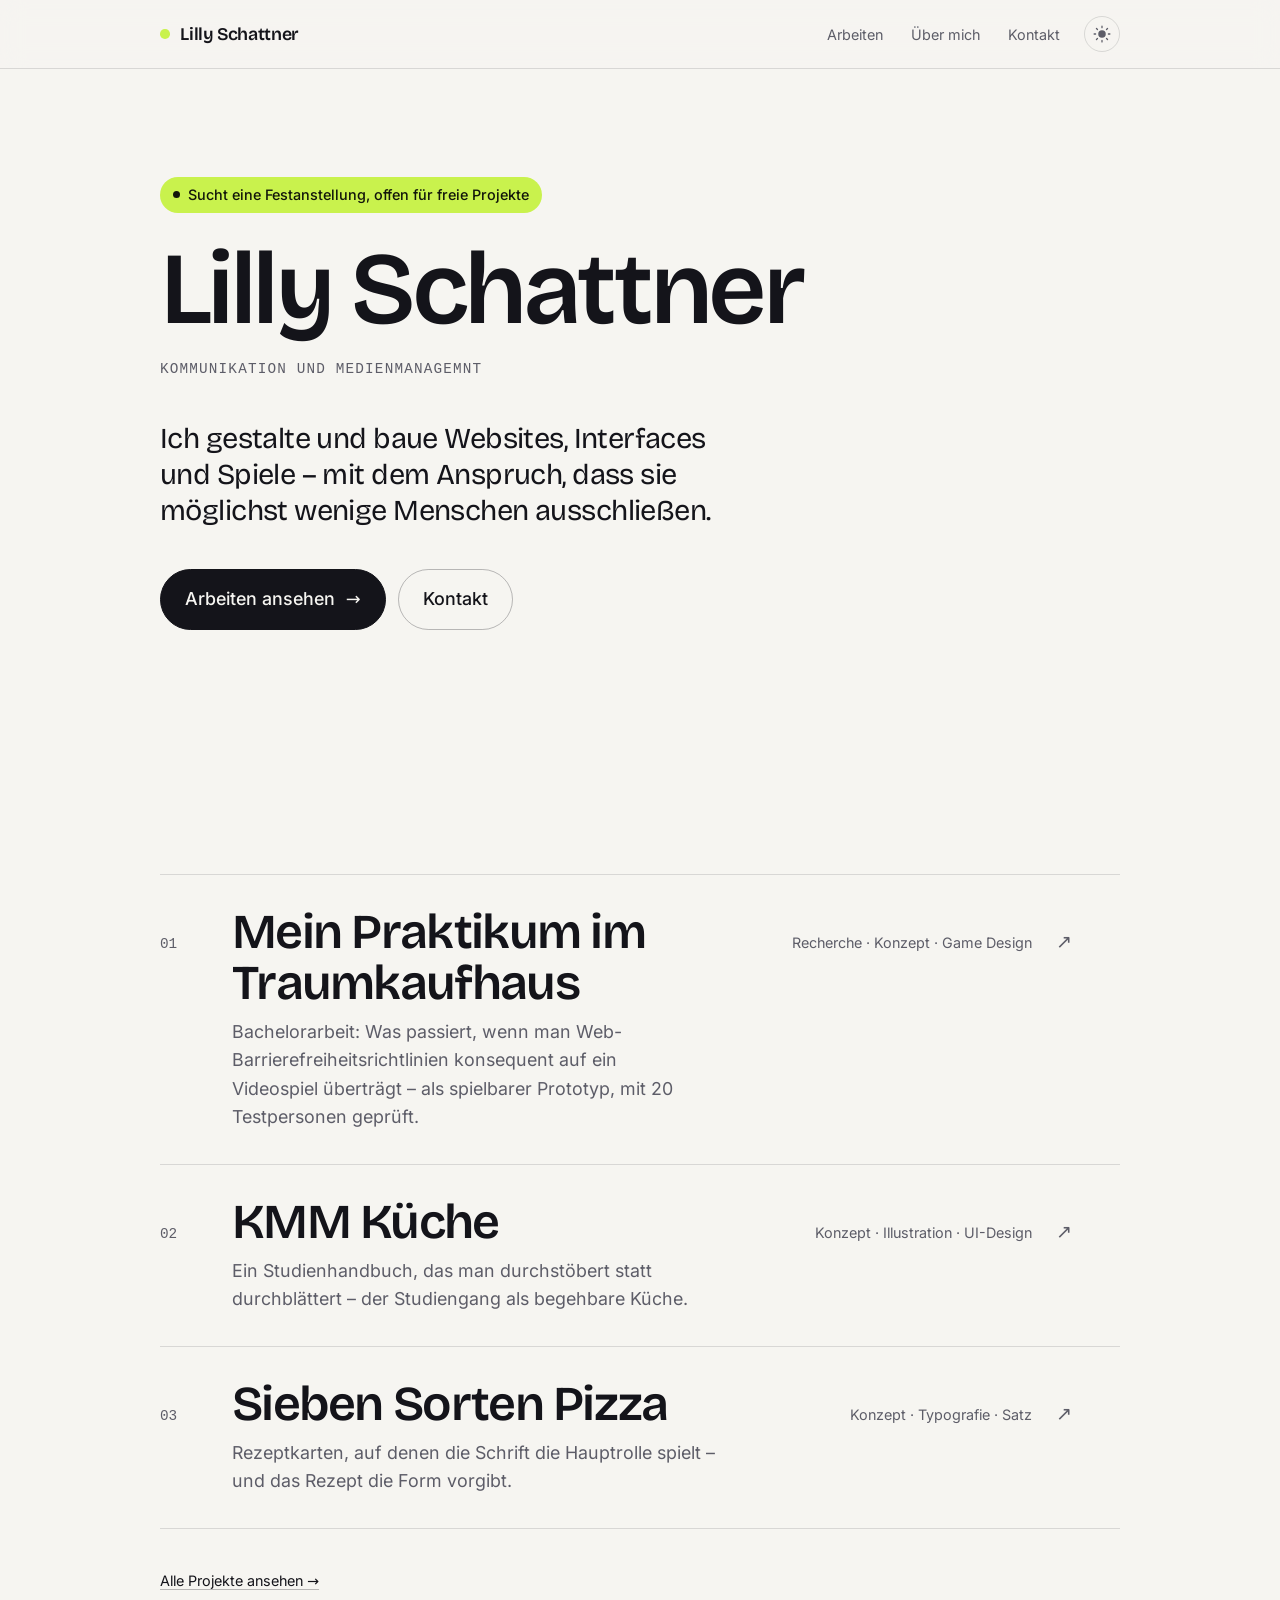
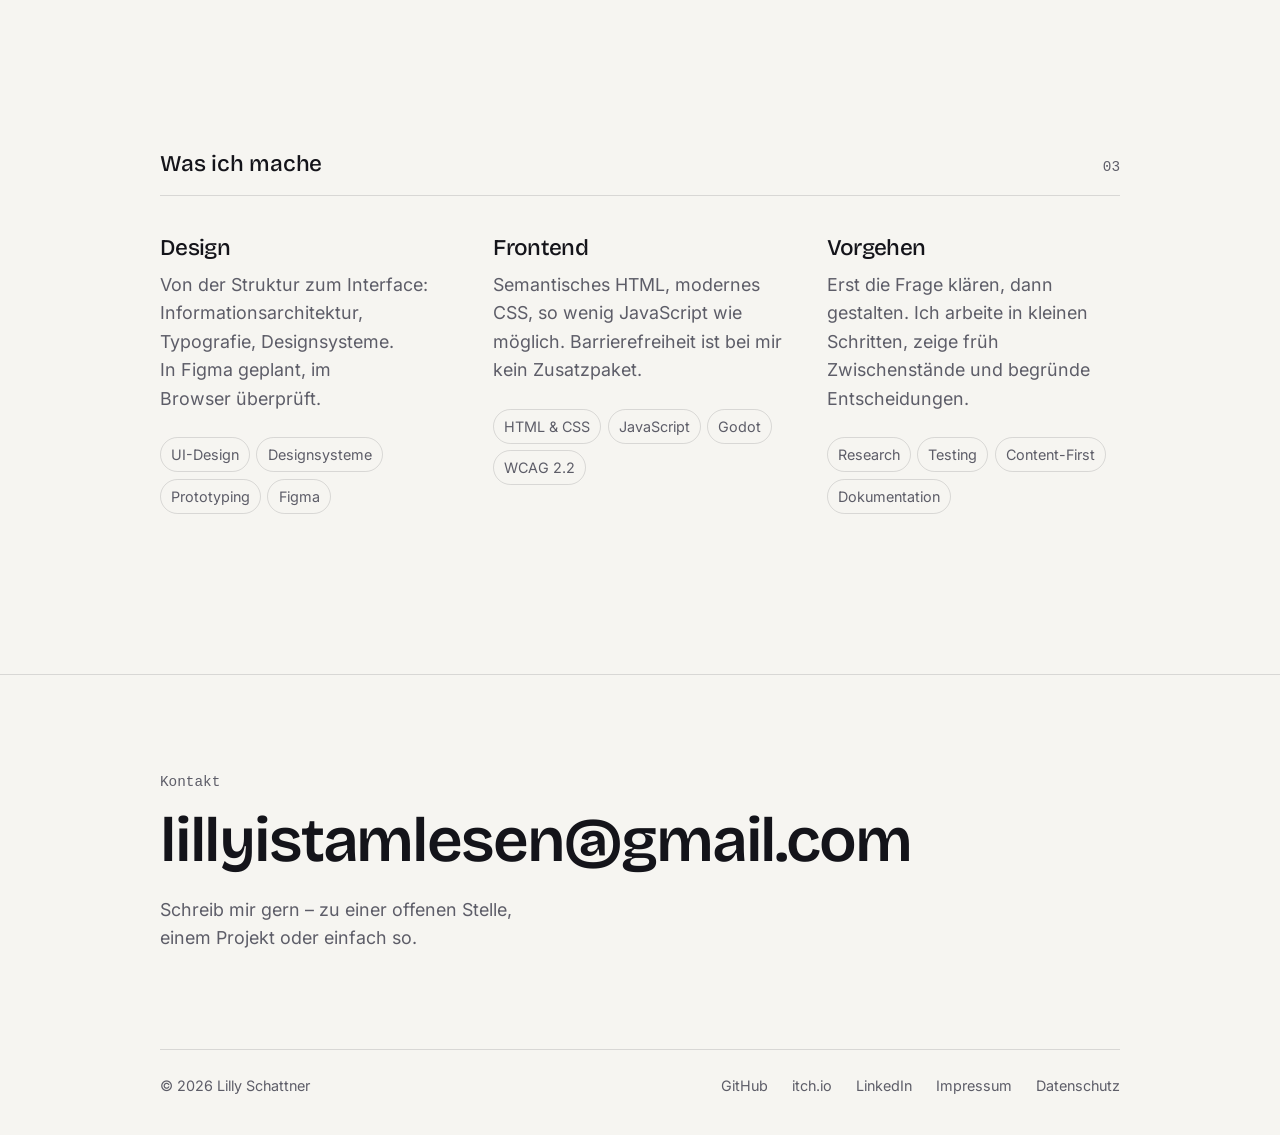
==== index.html @ 3ca9b147 "Update index.html" ====
<!doctype html>
<html lang="de">
  <head>
    <meta charset="utf-8">
    <meta name="viewport" content="width=device-width, initial-scale=1">
    <title>Lilly Schattner </title>
    <meta name="description" content="Portfolio von Lilly Schattner, Schwerpunkt auf verständlicher und barrierearmer Gestaltung.">

    <link rel="icon" href="favicon.svg" type="image/svg+xml">
    <meta name="theme-color" content="#f6f5f1" media="(prefers-color-scheme: light)">
    <meta name="theme-color" content="#0b0b0e" media="(prefers-color-scheme: dark)">

    <!-- Vorschau in Slack, WhatsApp, LinkedIn ... -->
    <meta property="og:type" content="website">
    <meta property="og:locale" content="de_DE">
    <meta property="og:site_name" content="Lilly Schattner">
    <meta property="og:title" content="Lilly Schattner – Kommunikation und Medienmanagement">
    <meta property="og:description" content="Portfolio von Lilly Schattner – Schwerpunkt auf verständlicher und barrierearmer Gestaltung.">
    <meta property="og:image" content="https://deine-domain.de/bilder/og-default.png">
    <meta name="twitter:card" content="summary_large_image">

    <link rel="stylesheet" href="css/style.css">

    <!-- Farbschema VOR dem ersten Zeichnen setzen, sonst blitzt kurz das falsche auf. Deshalb hier inline und nicht in script.js. -->
    
    <script>
      (function () {
        try {
          var g = localStorage.getItem('theme');
          var s = window.matchMedia('(prefers-color-scheme: dark)').matches
            ? 'dark' : 'light';
          document.documentElement.dataset.theme = g || s;
        } catch (e) {
          document.documentElement.dataset.theme = 'light';
        }
      })();
    </script>
  </head>

  <body>
    <a class="skip-link" href="#inhalt">Zum Inhalt springen</a>

    <header class="site-header">
      <div class="wrap site-header__inner">
        <a href="index.html" class="marke" aria-label="Lilly Schattner – zur Startseite">
          <span class="marke__punkt" aria-hidden="true"></span>
          <span class="marke__name">Lilly Schattner</span>
        </a>

        <nav aria-label="Hauptnavigation">
          <ul>
          <li><a href="projekte/index.html">Arbeiten</a></li>
          <li><a href="ueber-mich.html">Über mich</a></li>
          <li><a href="kontakt.html">Kontakt</a></li>
          </ul>
        </nav>

        <button class="theme-toggle" type="button" aria-label="Farbschema wechseln" aria-pressed="false">
          <svg viewBox="0 0 24 24" width="18" height="18" aria-hidden="true">
            <circle class="sonne" cx="12" cy="12" r="5" fill="currentColor"></circle>
            <path class="mond" d="M20 13.5A8 8 0 0 1 10.5 4a8 8 0 1 0 9.5 9.5Z" fill="currentColor"></path>
            <g class="strahlen" stroke="currentColor" stroke-width="1.7" stroke-linecap="round">
              <path d="M12 1.5v2M12 20.5v2M22.5 12h-2M3.5 12h-2M19.4 4.6l-1.4 1.4M6 18l-1.4 1.4M19.4 19.4 18 18M6 6 4.6 4.6"></path>
            </g>
          </svg>
        </button>
      </div>
    </header>

    <main id="inhalt">
      <section class="hero">
        <div class="wrap">
          <p class="hero__status" data-reveal>
            <span class="chip chip--accent"><span class="chip__dot"></span>Sucht eine Festanstellung, offen für freie Projekte</span>
          </p>

          <h1 class="hero__name" data-reveal style="--reveal-delay:80ms">Lilly Schattner</h1>

          <p class="hero__rolle" data-reveal style="--reveal-delay:160ms">Kommunikation und Medienmanagemnt</p>

          <p class="hero__claim" data-reveal style="--reveal-delay:240ms">Ich gestalte und baue Websites, Interfaces und Spiele – mit dem Anspruch, dass sie möglichst wenige Menschen ausschließen.</p>

          <p class="hero__aktionen" data-reveal style="--reveal-delay:320ms">
            <a class="btn" href="projekte/index.html">
              Arbeiten ansehen <span class="btn__pfeil" aria-hidden="true">→</span>
            </a>
            <a class="btn btn--ghost" href="kontakt.html">Kontakt</a>
          </p>
        </div>
      </section>

      <section class="wrap block">
        <div class="abschnitt-titel" data-reveal>
          <h2>Ausgewählte Arbeiten</h2>
          <span>03</span>
        </div>

      <ol class="liste" data-projektliste>
        <li class="zeile" data-reveal style="--reveal-delay:0ms">
          <a class="zeile__link" href="projekte/traumkaufhaus.html">
            <span class="zeile__nr">01</span>
            <span class="zeile__haupt">
              <span class="zeile__titel">Mein Praktikum im Traumkaufhaus</span>
              <span class="zeile__kurz">Bachelorarbeit: Was passiert, wenn man Web-Barrierefreiheitsrichtlinien konsequent auf ein Videospiel überträgt – als spielbarer Prototyp, mit 20 Testpersonen geprüft.</span>
            </span>
            <span class="zeile__meta">Recherche · Konzept · Game Design</span>
            <span class="zeile__pfeil" aria-hidden="true">↗</span>
          </a>
          <div class="zeile__bild">
            <img src="bilder/projekte/traumkaufhaus.jpg"
                 alt="Spielszene im Pixel-Stil: oben die dauerhaft sichtbare Questanzeige mit Fortschritt, unten ein Dialogkasten mit Sprecherangabe"
                 width="1600" height="1200" loading="eager" decoding="async">
          </div>
        </li>
        <li class="zeile" data-reveal style="--reveal-delay:70ms">
          <a class="zeile__link" href="projekte/kmm-kueche.html">
            <span class="zeile__nr">02</span>
            <span class="zeile__haupt">
              <span class="zeile__titel">KMM Küche</span>
              <span class="zeile__kurz">Ein Studienhandbuch, das man durchstöbert statt durchblättert – der Studiengang als begehbare Küche.</span>
            </span>
            <span class="zeile__meta">Konzept · Illustration · UI-Design</span>
            <span class="zeile__pfeil" aria-hidden="true">↗</span>
          </a>
          <div class="zeile__bild">
            <img src="bilder/projekte/kmm-kueche.jpg"
                 alt="Gezeichnete Küche als Website-Oberfläche, darüber ein geöffnetes Fenster mit Modulinhalten"
                 width="1600" height="1200" loading="lazy" decoding="async">
          </div>
        </li>
        <li class="zeile" data-reveal style="--reveal-delay:140ms">
          <a class="zeile__link" href="projekte/typografie-pizza.html">
            <span class="zeile__nr">03</span>
            <span class="zeile__haupt">
              <span class="zeile__titel">Sieben Sorten Pizza</span>
              <span class="zeile__kurz">Rezeptkarten, auf denen die Schrift die Hauptrolle spielt – und das Rezept die Form vorgibt.</span>
            </span>
            <span class="zeile__meta">Konzept · Typografie · Satz</span>
            <span class="zeile__pfeil" aria-hidden="true">↗</span>
          </a>
          <div class="zeile__bild">
            <img src="bilder/projekte/typografie-pizza.jpg"
                 alt="Rezeptkarte „Pizza Prosciutto“: oben ein Farbfeld mit dem im Kreis gesetzten Titel, unten die Zutaten als Pizzaform gesetzt"
                 width="1600" height="1200" loading="lazy" decoding="async">
          </div>
        </li>
      </ol>

        <p class="mehr" data-reveal><a href="projekte/index.html">Alle Projekte ansehen →</a></p>
      </section>

      <section class="wrap block">
        <div class="abschnitt-titel" data-reveal>
          <h2>Was ich mache</h2>
          <span>03</span>
        </div>

        <div class="koennen">
          <article class="feld" data-reveal style="--reveal-delay:0ms">
            <h3>Design</h3>
            <p>Von der Struktur zum Interface: Informationsarchitektur, Typografie, Designsysteme. In Figma geplant, im Browser überprüft.</p>
            <ul><li>UI-Design</li><li>Designsysteme</li><li>Prototyping</li><li>Figma</li></ul>
          </article>
          <article class="feld" data-reveal style="--reveal-delay:90ms">
            <h3>Frontend</h3>
            <p>Semantisches HTML, modernes CSS, so wenig JavaScript wie möglich. Barrierefreiheit ist bei mir kein Zusatzpaket.</p>
            <ul><li>HTML & CSS</li><li>JavaScript</li><li>Godot</li><li>WCAG 2.2</li></ul>
          </article>
          <article class="feld" data-reveal style="--reveal-delay:180ms">
            <h3>Vorgehen</h3>
            <p>Erst die Frage klären, dann gestalten. Ich arbeite in kleinen Schritten, zeige früh Zwischenstände und begründe Entscheidungen.</p>
            <ul><li>Research</li><li>Testing</li><li>Content-First</li><li>Dokumentation</li></ul>
          </article>
        </div>
      </section>
    </main>

    <footer class="site-footer">
      <div class="wrap">
        <div class="cta" data-reveal>
          <p class="cta__label">Kontakt</p>
          <a class="cta__mail" href="mailto:lillyistamlesen@gmail.com">lillyistamlesen@gmail.com</a>
          <p class="cta__text">
            Schreib mir gern – zu einer offenen Stelle, einem Projekt oder einfach so.
          </p>
        </div>

        <div class="unten">
          <p>© 2026 Lilly Schattner</p>
          <nav aria-label="Rechtliches und Profile">
            <ul>
            <li><a href="https://github.com/lost-npc" rel="me noopener" target="_blank">GitHub<span class="sr-only"> (öffnet in neuem Tab)</span></a></li>
            <li><a href="https://lost-npc.itch.io" rel="me noopener" target="_blank">itch.io<span class="sr-only"> (öffnet in neuem Tab)</span></a></li>
            <li><a href="www.linkedin.com/in/lilly-schattner-aa8631340" rel="me noopener" target="_blank">LinkedIn<span class="sr-only"> (öffnet in neuem Tab)</span></a></li>
              <li><a href="impressum.html">Impressum</a></li>
              <li><a href="datenschutz.html">Datenschutz</a></li>
            </ul>
          </nav>
        </div>
      </div>
    </footer>

    <script src="js/script.js"></script>
  </body>
</html>
---- css/style.css ----
/* ==========================================================================
   PORTFOLIO LILLY SCHATTNER
   Eine einzige Stylesheet-Datei, in Abschnitte geteilt:

     1  Schriften
     2  Design-Tokens      ← hier änderst du Farben, Größen, Abstände
     3  Reset und Basis
     4  Layout-Hilfen
     5  Bausteine          (Buttons, Chips, Abschnittstitel)
     6  Kopf- und Fußzeile
     7  Startseite
     8  Projektliste
     9  Projektseite
    10  Über mich, Kontakt, Fehlerseite
    11  Bewegung und Druck

   Regel: Farbwerte und Größen stehen ausschließlich in Abschnitt 2.
   Wer weiter unten einen Hex-Wert einträgt, bricht das System.
   ========================================================================== */


/* ==========================================================================
   1  SCHRIFTEN
   Lokal ausgeliefert, nicht über das Google-Fonts-CDN. Das ist kein Detail:
   Beim Einbinden über Google werden IP-Adressen der Besucher in die USA
   übertragen – dafür gab es Abmahnungen.
   ========================================================================== */

@font-face {
  font-family: 'Bricolage Grotesque';
  font-style: normal;
  font-display: swap;
  font-weight: 200 800;
  src: url('../fonts/bricolage-grotesque-latin-wght-normal.woff2') format('woff2-variations');
  unicode-range: U+0000-00FF, U+0131, U+0152-0153, U+02BB-02BC, U+02C6, U+02DA,
    U+02DC, U+0304, U+0308, U+0329, U+2000-206F, U+20AC, U+2122, U+2191,
    U+2193, U+2212, U+2215, U+FEFF, U+FFFD;
}

@font-face {
  font-family: 'Bricolage Grotesque';
  font-style: normal;
  font-display: swap;
  font-weight: 200 800;
  src: url('../fonts/bricolage-grotesque-latin-ext-wght-normal.woff2') format('woff2-variations');
  unicode-range: U+0100-02BA, U+02BD-02C5, U+02C7-02CC, U+02CE-02D7,
    U+02DD-02FF, U+0304, U+0308, U+0329, U+1D00-1DBF, U+1E00-1E9F,
    U+1EF2-1EFF, U+2020, U+20A0-20AB, U+20AD-20C0, U+2113, U+2C60-2C7F,
    U+A720-A7FF;
}

@font-face {
  font-family: 'Inter';
  font-style: normal;
  font-display: swap;
  font-weight: 100 900;
  src: url('../fonts/inter-latin-wght-normal.woff2') format('woff2-variations');
  unicode-range: U+0000-00FF, U+0131, U+0152-0153, U+02BB-02BC, U+02C6, U+02DA,
    U+02DC, U+0304, U+0308, U+0329, U+2000-206F, U+20AC, U+2122, U+2191,
    U+2193, U+2212, U+2215, U+FEFF, U+FFFD;
}

@font-face {
  font-family: 'Inter';
  font-style: normal;
  font-display: swap;
  font-weight: 100 900;
  src: url('../fonts/inter-latin-ext-wght-normal.woff2') format('woff2-variations');
  unicode-range: U+0100-02BA, U+02BD-02C5, U+02C7-02CC, U+02CE-02D7,
    U+02DD-02FF, U+0304, U+0308, U+0329, U+1D00-1DBF, U+1E00-1E9F,
    U+1EF2-1EFF, U+2020, U+20A0-20AB, U+20AD-20C0, U+2113, U+2C60-2C7F,
    U+A720-A7FF;
}


/* ==========================================================================
   2  DESIGN-TOKENS
   ========================================================================== */

:root {
  /* --- Schriftfamilien --- */
  --font-display: 'Bricolage Grotesque', 'Inter', system-ui, sans-serif;
  --font-body: 'Inter', system-ui, -apple-system, sans-serif;
  --font-mono: ui-monospace, 'SFMono-Regular', 'Menlo', monospace;

  /* --- Schriftgrößen ---
     Fluid: skaliert stufenlos zwischen kleinem und großem Fenster.
     Deshalb braucht die Seite fast keine Media Queries. */
  --step--1: clamp(0.83rem, 0.81rem + 0.11vw, 0.9rem);
  --step-0: clamp(1rem, 0.96rem + 0.19vw, 1.125rem);
  --step-1: clamp(1.2rem, 1.13rem + 0.35vw, 1.44rem);
  --step-2: clamp(1.44rem, 1.31rem + 0.62vw, 1.85rem);
  --step-3: clamp(1.73rem, 1.51rem + 1.05vw, 2.37rem);
  --step-4: clamp(2.07rem, 1.72rem + 1.72vw, 3.04rem);
  --step-5: clamp(2.49rem, 1.93rem + 2.72vw, 3.89rem);
  --step-6: clamp(2.99rem, 2.13rem + 4.19vw, 4.98rem);
  --step-7: clamp(3.58rem, 2.29rem + 6.31vw, 6.38rem);

  /* --- Abstände --- */
  --space-2xs: 0.5rem;
  --space-xs: 0.75rem;
  --space-s: 1rem;
  --space-m: 1.5rem;
  --space-l: 2.5rem;
  --space-xl: 4rem;
  --space-2xl: 6rem;
  --space-3xl: clamp(5rem, 3rem + 9vw, 10rem);

  /* --- Layout --- */
  --breite-inhalt: 68rem;
  --breite-text: 38rem;
  --rand: clamp(1.25rem, 5vw, 4rem);
  --radius: 14px;
  --radius-s: 8px;

  /* --- Bewegung --- */
  --ease: cubic-bezier(0.22, 1, 0.36, 1);

  /* --- Farben: HELL --- */
  color-scheme: light;
  --bg: #f6f5f1;
  --bg-elev: #ffffff;
  --text: #14141a;
  --text-muted: #5d5d68;
  --line: rgb(20 20 26 / 0.13);
  --line-stark: rgb(20 20 26 / 0.28);
  --accent: #c9f24d;
  --accent-ink: #12160a;
  --accent-text: #4a6b00; /* Akzent für Fließtext – helles Lime hat auf
                             hellem Grund zu wenig Kontrast */
  --focus: #2f4bff;
  --schatten: 0 1px 2px rgb(20 20 26 / 0.05), 0 12px 32px -12px rgb(20 20 26 / 0.18);
}

/* --- Farben: DUNKEL ---
   Greift, wenn das System auf Dunkel steht und nichts anderes gewählt wurde. */
@media (prefers-color-scheme: dark) {
  :root:not([data-theme='light']) {
    color-scheme: dark;
    --bg: #0b0b0e;
    --bg-elev: #131317;
    --text: #f3f2ed;
    --text-muted: #9b9ba6;
    --line: rgb(243 242 237 / 0.14);
    --line-stark: rgb(243 242 237 / 0.32);
    --accent-text: #c9f24d;
    --focus: #c9f24d;
    --schatten: 0 1px 2px rgb(0 0 0 / 0.4), 0 20px 48px -20px rgb(0 0 0 / 0.8);
  }
}

/* Greift, wenn im Umschalter ausdrücklich Dunkel gewählt wurde. */
:root[data-theme='dark'] {
  color-scheme: dark;
  --bg: #0b0b0e;
  --bg-elev: #131317;
  --text: #f3f2ed;
  --text-muted: #9b9ba6;
  --line: rgb(243 242 237 / 0.14);
  --line-stark: rgb(243 242 237 / 0.32);
  --accent-text: #c9f24d;
  --focus: #c9f24d;
  --schatten: 0 1px 2px rgb(0 0 0 / 0.4), 0 20px 48px -20px rgb(0 0 0 / 0.8);
}


/* ==========================================================================
   3  RESET UND BASIS
   ========================================================================== */

*,
*::before,
*::after {
  box-sizing: border-box;
}

* {
  margin: 0;
}

html {
  -webkit-text-size-adjust: 100%;
  scroll-behavior: smooth;
}

body {
  min-height: 100svh;
  background: var(--bg);
  color: var(--text);
  font-family: var(--font-body);
  font-size: var(--step-0);
  line-height: 1.6;
  font-synthesis-weight: none;
  -webkit-font-smoothing: antialiased;
  transition: background-color 0.3s var(--ease), color 0.3s var(--ease);
}

img,
picture,
svg,
video {
  display: block;
  max-width: 100%;
  height: auto;
}

input,
button,
textarea,
select {
  font: inherit;
  color: inherit;
}

h1,
h2,
h3,
h4 {
  font-family: var(--font-display);
  font-weight: 600;
  line-height: 1.03;
  letter-spacing: -0.03em;
  text-wrap: balance;
  /* Deutsche Komposita sind lang. „Datenschutzerklärung“ in Displaygröße
     ist auf einem 375px-Bildschirm breiter als der Bildschirm – ohne diese
     zwei Zeilen scrollt die Seite seitlich. Getrennt wird nur im Notfall. */
  overflow-wrap: break-word;
  hyphens: auto;
}

p,
li {
  text-wrap: pretty;
}

a {
  color: inherit;
  text-decoration-thickness: 1px;
  text-underline-offset: 0.22em;
}

/* Sichtbarer Fokusring. Bitte nie entfernen – ohne ihn ist die Seite
   per Tastatur nicht bedienbar. */
:focus-visible {
  outline: 2px solid var(--focus);
  outline-offset: 3px;
  border-radius: 4px;
}

::selection {
  background: var(--accent);
  color: var(--accent-ink);
}


/* ==========================================================================
   4  LAYOUT-HILFEN
   ========================================================================== */

.wrap {
  width: 100%;
  max-width: var(--breite-inhalt);
  margin-inline: auto;
  padding-inline: var(--rand);
}

.prose {
  max-width: var(--breite-text);
  hyphens: auto;
}

.prose > * + * {
  margin-block-start: 1.1em;
}

.prose h2 {
  font-size: var(--step-2);
  margin-block-start: 2em;
}

.prose h3 {
  font-size: var(--step-1);
  margin-block-start: 1.6em;
}

.prose a {
  text-decoration-color: var(--line-stark);
}

.prose a:hover {
  text-decoration-color: currentColor;
}

.prose ul,
.prose ol {
  padding-inline-start: 1.2em;
}

.prose li + li {
  margin-block-start: 0.4em;
}

.prose strong {
  font-weight: 600;
}

.prose figure {
  margin-block: 2em;
}

.prose figure img {
  width: 100%;
  border-radius: var(--radius);
  border: 1px solid var(--line);
}

.prose figcaption {
  margin-block-start: 0.7em;
  font-size: var(--step--1);
  color: var(--text-muted);
}

/* Nur für Screenreader */
.sr-only {
  position: absolute;
  width: 1px;
  height: 1px;
  padding: 0;
  overflow: hidden;
  clip-path: inset(50%);
  white-space: nowrap;
}

.skip-link {
  position: absolute;
  top: 0;
  left: var(--rand);
  z-index: 100;
  transform: translateY(-120%);
  background: var(--accent);
  color: var(--accent-ink);
  padding: 0.6em 1em;
  border-radius: 0 0 var(--radius-s) var(--radius-s);
  font-weight: 600;
  text-decoration: none;
  transition: transform 0.2s var(--ease);
}

.skip-link:focus-visible {
  transform: translateY(0);
}


/* ==========================================================================
   5  BAUSTEINE
   ========================================================================== */

.chip {
  display: inline-flex;
  align-items: center;
  gap: 0.5em;
  font-size: var(--step--1);
  padding: 0.5em 0.85em;
  border: 1px solid var(--line);
  border-radius: 100px;
  color: var(--text-muted);
  max-width: 100%;
  line-height: 1.35;
}

.chip--accent {
  background: var(--accent);
  border-color: transparent;
  color: var(--accent-ink);
  font-weight: 500;
}

.chip__dot {
  flex: none;
  width: 0.5em;
  height: 0.5em;
  border-radius: 50%;
  background: currentColor;
}

.btn {
  display: inline-flex;
  align-items: center;
  gap: 0.6em;
  padding: 0.85em 1.35em;
  border: 1px solid var(--text);
  border-radius: 100px;
  background: var(--text);
  color: var(--bg);
  font-weight: 500;
  text-decoration: none;
  transition: transform 0.2s var(--ease), background-color 0.2s var(--ease),
    color 0.2s var(--ease);
}

.btn:hover {
  background: var(--accent);
  border-color: var(--accent);
  color: var(--accent-ink);
  transform: translateY(-2px);
}

.btn--ghost {
  background: transparent;
  color: var(--text);
  border-color: var(--line-stark);
}

.btn__pfeil {
  transition: transform 0.25s var(--ease);
}

.btn:hover .btn__pfeil {
  transform: translateX(3px);
}

.abschnitt-titel {
  display: flex;
  align-items: baseline;
  justify-content: space-between;
  gap: var(--space-m);
  padding-block-end: var(--space-s);
  border-block-end: 1px solid var(--line);
  margin-block-end: var(--space-l);
}

.abschnitt-titel h2 {
  font-size: var(--step-1);
  letter-spacing: -0.01em;
  font-weight: 500;
}

.abschnitt-titel span {
  font-family: var(--font-mono);
  font-size: var(--step--1);
  color: var(--text-muted);
}


/* ==========================================================================
   6  KOPF- UND FUSSZEILE
   ========================================================================== */

.site-header {
  position: sticky;
  top: 0;
  z-index: 50;
  background: color-mix(in oklab, var(--bg) 82%, transparent);
  backdrop-filter: blur(12px);
  border-block-end: 1px solid var(--line);
}

.site-header__inner {
  display: flex;
  align-items: center;
  gap: var(--space-m);
  min-height: 4.25rem;
}

.marke {
  display: inline-flex;
  align-items: center;
  gap: 0.6em;
  font-family: var(--font-display);
  font-weight: 600;
  letter-spacing: -0.02em;
  text-decoration: none;
  margin-inline-end: auto;
}

.marke__punkt {
  width: 0.6rem;
  height: 0.6rem;
  border-radius: 50%;
  background: var(--accent);
  flex: none;
  transition: transform 0.3s var(--ease);
}

.marke:hover .marke__punkt {
  transform: scale(1.5);
}

.site-header nav ul {
  display: flex;
  gap: clamp(0.75rem, 2.5vw, 1.75rem);
  list-style: none;
  padding: 0;
  margin: 0;
}

.site-header nav a {
  display: block;
  white-space: nowrap;
  font-size: var(--step--1);
  color: var(--text-muted);
  text-decoration: none;
  padding-block: 0.5rem;
  position: relative;
  transition: color 0.2s var(--ease);
}

.site-header nav a::after {
  content: '';
  position: absolute;
  inset-inline: 0;
  bottom: 0.15rem;
  height: 1px;
  background: currentColor;
  transform: scaleX(0);
  transform-origin: left;
  transition: transform 0.3s var(--ease);
}

.site-header nav a:hover,
.site-header nav a[aria-current='page'] {
  color: var(--text);
}

.site-header nav a:hover::after,
.site-header nav a[aria-current='page']::after {
  transform: scaleX(1);
}

.theme-toggle {
  display: grid;
  place-items: center;
  width: 2.25rem;
  height: 2.25rem;
  border: 1px solid var(--line);
  border-radius: 50%;
  background: transparent;
  cursor: pointer;
  color: var(--text-muted);
  flex: none;
  transition: color 0.2s var(--ease), border-color 0.2s var(--ease),
    transform 0.2s var(--ease);
}

.theme-toggle:hover {
  color: var(--text);
  border-color: var(--line-stark);
  transform: rotate(20deg);
}

.theme-toggle .mond {
  display: none;
}

[data-theme='dark'] .theme-toggle .sonne,
[data-theme='dark'] .theme-toggle .strahlen {
  display: none;
}

[data-theme='dark'] .theme-toggle .mond {
  display: block;
}

@media (max-width: 34rem) {
  .marke__name {
    font-size: 0.9rem;
  }
  .site-header nav a {
    font-size: 0.8rem;
  }
  .theme-toggle {
    width: 2rem;
    height: 2rem;
  }
}

@media (max-width: 27rem) {
  .marke__name {
    display: none;
  }
}

/* --- Fußzeile --- */

.site-footer {
  margin-block-start: var(--space-3xl);
  border-block-start: 1px solid var(--line);
  padding-block: var(--space-2xl) var(--space-l);
}

.cta {
  padding-block-end: var(--space-2xl);
}

.cta__label {
  font-family: var(--font-mono);
  font-size: var(--step--1);
  color: var(--text-muted);
  margin-block-end: var(--space-s);
}

.cta__mail {
  display: inline-block;
  font-family: var(--font-display);
  font-size: var(--step-5);
  font-weight: 600;
  letter-spacing: -0.035em;
  line-height: 1;
  text-decoration: none;
  background-image: linear-gradient(var(--accent), var(--accent));
  background-repeat: no-repeat;
  background-size: 0% 0.12em;
  background-position: 0 92%;
  transition: background-size 0.4s var(--ease);
  word-break: break-word;
}

.cta__mail:hover {
  background-size: 100% 0.12em;
}

.cta__text {
  margin-block-start: var(--space-m);
  color: var(--text-muted);
  max-width: 32ch;
}

.unten {
  display: flex;
  flex-wrap: wrap;
  gap: var(--space-s) var(--space-m);
  align-items: center;
  justify-content: space-between;
  padding-block-start: var(--space-m);
  border-block-start: 1px solid var(--line);
  font-size: var(--step--1);
  color: var(--text-muted);
}

.unten ul {
  display: flex;
  flex-wrap: wrap;
  gap: var(--space-m);
  list-style: none;
  margin: 0;
  padding: 0;
}

.unten a {
  text-decoration: none;
  color: var(--text-muted);
  transition: color 0.2s var(--ease);
}

.unten a:hover {
  color: var(--text);
  text-decoration: underline;
}


/* ==========================================================================
   7  STARTSEITE
   ========================================================================== */

.hero {
  padding-block: clamp(4rem, 12vh, 9rem) 0;
}

.hero__status {
  margin-block-end: var(--space-m);
}

.hero__name {
  font-size: var(--step-7);
  font-weight: 600;
  letter-spacing: -0.045em;
}

.hero__rolle {
  margin-block-start: var(--space-s);
  font-family: var(--font-mono);
  font-size: var(--step--1);
  text-transform: uppercase;
  letter-spacing: 0.08em;
  color: var(--text-muted);
}

.hero__claim {
  margin-block-start: var(--space-l);
  max-width: 34ch;
  font-size: var(--step-2);
  font-family: var(--font-display);
  letter-spacing: -0.02em;
  line-height: 1.25;
  text-wrap: balance;
}

.hero__aktionen {
  display: flex;
  flex-wrap: wrap;
  gap: var(--space-xs);
  margin-block-start: var(--space-l);
}

.block {
  padding-block-start: var(--space-3xl);
}

.mehr {
  margin-block-start: var(--space-l);
  font-size: var(--step--1);
}

.mehr a {
  text-decoration-color: var(--line-stark);
}

.koennen {
  display: grid;
  gap: var(--space-l);
  grid-template-columns: repeat(auto-fit, minmax(15rem, 1fr));
}

.feld h3 {
  font-size: var(--step-1);
  font-weight: 500;
}

.feld p {
  margin-block-start: var(--space-xs);
  color: var(--text-muted);
}

.feld ul {
  margin-block-start: var(--space-m);
  padding: 0;
  list-style: none;
  display: flex;
  flex-wrap: wrap;
  gap: 0.4rem;
}

.feld li {
  font-size: var(--step--1);
  padding: 0.35em 0.7em;
  border: 1px solid var(--line);
  border-radius: 100px;
  color: var(--text-muted);
}


/* ==========================================================================
   8  PROJEKTLISTE
   ========================================================================== */

.liste {
  list-style: none;
  margin: 0;
  padding: 0;
  border-block-start: 1px solid var(--line);
}

.zeile {
  border-block-end: 1px solid var(--line);
  position: relative;
}

.zeile__link {
  display: grid;
  grid-template-columns: 3rem 1fr auto auto 1.5rem;
  align-items: baseline;
  gap: var(--space-m);
  padding-block: clamp(1.25rem, 3vw, 2rem);
  text-decoration: none;
  transition: padding-inline 0.35s var(--ease), opacity 0.3s var(--ease);
}

.zeile__nr {
  font-family: var(--font-mono);
  font-size: var(--step--1);
  color: var(--text-muted);
}

.zeile__titel {
  display: block;
  font-family: var(--font-display);
  font-size: var(--step-4);
  font-weight: 600;
  letter-spacing: -0.035em;
  line-height: 1.05;
}

.zeile__kurz {
  display: block;
  margin-block-start: 0.5em;
  color: var(--text-muted);
  font-size: var(--step-0);
  max-width: 46ch;
}

.zeile__meta,
.zeile__jahr {
  font-size: var(--step--1);
  color: var(--text-muted);
  white-space: nowrap;
}

.zeile__pfeil {
  font-size: 1.2rem;
  color: var(--text-muted);
  transition: transform 0.3s var(--ease), color 0.3s var(--ease);
}

.zeile__link:hover .zeile__pfeil {
  transform: translate(3px, -3px);
  color: var(--text);
}

/* Bild: auf kleinen Bildschirmen direkt in der Liste */
.zeile__bild {
  padding-block-end: var(--space-m);
}

.zeile__bild img {
  width: 100%;
  aspect-ratio: 4 / 3;
  object-fit: cover;
  border-radius: var(--radius);
  border: 1px solid var(--line);
}

/* Ab Tablet: Bild folgt dem Mauszeiger */
@media (min-width: 60rem) and (hover: hover) and (pointer: fine) {
  .zeile__bild {
    position: fixed;
    top: 0;
    left: 0;
    width: 22rem;
    padding: 0;
    pointer-events: none;
    opacity: 0;
    z-index: 40;
    transform: translate3d(var(--x, 0), var(--y, 0), 0) scale(0.94);
    transition: opacity 0.3s var(--ease), transform 0.3s var(--ease);
    will-change: transform;
  }

  .zeile__bild img {
    box-shadow: var(--schatten);
  }

  .zeile:hover .zeile__bild {
    opacity: 1;
    transform: translate3d(var(--x, 0), var(--y, 0), 0) scale(1);
  }

  /* Nicht gehoverte Zeilen treten zurück – lenkt den Blick */
  .liste:hover .zeile:not(:hover) .zeile__link {
    opacity: 0.45;
  }

  .zeile__link:hover {
    padding-inline-start: 1rem;
  }
}

@media (max-width: 48rem) {
  .zeile__link {
    grid-template-columns: 2.25rem 1fr;
    row-gap: var(--space-2xs);
  }

  .zeile__meta,
  .zeile__jahr {
    grid-column: 2;
    /* Auf schmalen Geräten darf die Rollenliste umbrechen,
       sonst schiebt sie die Seite seitlich auf. */
    white-space: normal;
  }

  .zeile__pfeil {
    display: none;
  }
}


/* ==========================================================================
   9  PROJEKTSEITE
   ========================================================================== */

.seitenkopf {
  padding-block: clamp(2.5rem, 7vh, 5rem) var(--space-l);
}

.seitenkopf h1 {
  font-size: var(--step-6);
}

.zurueck {
  font-size: var(--step--1);
  margin-block-end: var(--space-l);
}

.zurueck a {
  color: var(--text-muted);
  text-decoration: none;
}

.zurueck a:hover {
  color: var(--text);
  text-decoration: underline;
}

.seitenkopf__kurz {
  margin-block-start: var(--space-m);
  max-width: 44ch;
  font-size: var(--step-1);
  color: var(--text-muted);
}

.fakten {
  display: grid;
  grid-template-columns: repeat(auto-fit, minmax(11rem, 1fr));
  gap: var(--space-m);
  margin-block-start: var(--space-xl);
  padding-block-start: var(--space-m);
  border-block-start: 1px solid var(--line);
}

.fakten dt {
  font-family: var(--font-mono);
  font-size: var(--step--1);
  color: var(--text-muted);
  text-transform: uppercase;
  letter-spacing: 0.06em;
}

.fakten dd {
  margin: 0.35em 0 0;
  font-size: var(--step-0);
}

.kopf__links {
  display: flex;
  flex-wrap: wrap;
  gap: var(--space-xs);
  margin-block-start: var(--space-l);
}

.grossbild {
  margin-block: var(--space-l) var(--space-2xl);
}

.grossbild img {
  width: 100%;
  border-radius: var(--radius);
  border: 1px solid var(--line);
}

.zahlen {
  list-style: none;
  padding: 0;
  margin-block: 1.5em;
  display: grid;
  gap: 0;
  border-block-start: 1px solid var(--line);
}

.zahlen li {
  display: grid;
  grid-template-columns: 4.5rem 1fr;
  gap: var(--space-s);
  align-items: baseline;
  padding-block: 0.7rem;
  border-block-end: 1px solid var(--line);
}

.zahlen b {
  font-family: var(--font-mono);
  font-size: var(--step-1);
  color: var(--accent-text);
  font-weight: 500;
  font-variant-numeric: tabular-nums;
}

.weiter {
  margin-block-start: var(--space-3xl);
}

.weiter a {
  display: block;
  padding-block: var(--space-l);
  border-block-start: 1px solid var(--line);
  text-decoration: none;
}

.weiter span {
  display: block;
  font-family: var(--font-mono);
  font-size: var(--step--1);
  color: var(--text-muted);
}

.weiter strong {
  display: block;
  margin-block-start: 0.3em;
  font-family: var(--font-display);
  font-size: var(--step-4);
  font-weight: 600;
  letter-spacing: -0.035em;
  transition: color 0.2s var(--ease);
}

.weiter a:hover strong {
  color: var(--text-muted);
}


/* ==========================================================================
   10  ÜBER MICH, KONTAKT, FEHLERSEITE
   ========================================================================== */

.zwei {
  display: grid;
  gap: var(--space-2xl);
  grid-template-columns: minmax(0, 1.5fr) minmax(0, 1fr);
  align-items: start;
}

@media (max-width: 52rem) {
  .zwei {
    grid-template-columns: minmax(0, 1fr);
    gap: var(--space-xl);
  }
}

.einstieg {
  font-family: var(--font-display);
  font-size: var(--step-2);
  line-height: 1.3;
  letter-spacing: -0.02em;
}

.karte {
  background: var(--bg-elev);
  border: 1px solid var(--line);
  border-radius: var(--radius);
  padding: var(--space-m);
  box-shadow: var(--schatten);
}

.karte h2 {
  font-size: var(--step-0);
  font-family: var(--font-mono);
  font-weight: 400;
  text-transform: uppercase;
  letter-spacing: 0.08em;
  color: var(--text-muted);
}

.karte dl {
  margin-block-start: var(--space-s);
  display: grid;
  gap: 0.15rem;
}

.karte dt {
  font-size: var(--step--1);
  color: var(--text-muted);
  margin-block-start: var(--space-2xs);
}

.karte dd {
  margin: 0;
}

.karte__aktion {
  margin-block-start: var(--space-m);
}

.stationen {
  list-style: none;
  margin: 0;
  padding: 0;
}

.stationen li {
  display: grid;
  grid-template-columns: 8rem 1fr;
  gap: var(--space-m);
  padding-block: var(--space-m);
  border-block-end: 1px solid var(--line);
}

.stationen__zeit {
  font-family: var(--font-mono);
  font-size: var(--step--1);
  color: var(--text-muted);
}

.stationen h3 {
  font-size: var(--step-1);
  font-weight: 500;
}

.stationen p {
  margin-block-start: 0.35em;
  color: var(--text-muted);
}

@media (max-width: 40rem) {
  .stationen li {
    grid-template-columns: minmax(0, 1fr);
    gap: 0.35rem;
  }
}

.wege {
  display: grid;
  gap: var(--space-xl);
}

.weg {
  padding-block-start: var(--space-m);
  border-block-start: 1px solid var(--line);
}

.weg h2 {
  font-family: var(--font-mono);
  font-size: var(--step--1);
  font-weight: 400;
  text-transform: uppercase;
  letter-spacing: 0.08em;
  color: var(--text-muted);
  margin-block-end: var(--space-xs);
}

.gross {
  font-family: var(--font-display);
  font-size: var(--step-4);
  font-weight: 600;
  letter-spacing: -0.03em;
  text-decoration: none;
  word-break: break-word;
}

.gross:hover {
  text-decoration: underline;
  text-decoration-thickness: 2px;
}

.weg ul {
  display: flex;
  flex-wrap: wrap;
  gap: var(--space-m);
  list-style: none;
  margin: 0;
  padding: 0;
  font-size: var(--step-1);
}

.fehler {
  padding-block: clamp(4rem, 14vh, 9rem) var(--space-2xl);
  max-width: 40rem;
}

.fehler__code {
  font-family: var(--font-mono);
  color: var(--accent-text);
  font-size: var(--step-1);
}

.fehler h1 {
  margin-block-start: var(--space-s);
  font-size: var(--step-5);
}

.fehler__text {
  margin-block-start: var(--space-m);
  color: var(--text-muted);
  font-size: var(--step-1);
}

.fehler__aktionen {
  display: flex;
  flex-wrap: wrap;
  gap: var(--space-xs);
  margin-block-start: var(--space-l);
}

.hinweis {
  margin-block-start: var(--space-xl);
  padding: var(--space-s);
  border: 1px dashed var(--line-stark);
  border-radius: var(--radius-s);
  font-size: var(--step--1);
  color: var(--text-muted);
}


/* ==========================================================================
   11  BEWEGUNG UND DRUCK
   ========================================================================== */

@media (prefers-reduced-motion: no-preference) {
  [data-reveal] {
    opacity: 0;
    transform: translateY(18px);
    transition: opacity 0.7s var(--ease), transform 0.7s var(--ease);
    transition-delay: var(--reveal-delay, 0ms);
  }

  [data-reveal].ist-sichtbar {
    opacity: 1;
    transform: none;
  }
}

/* Wer im Betriebssystem „Bewegung reduzieren“ eingestellt hat,
   bekommt keine Animationen. Das ist keine Kür. */
@media (prefers-reduced-motion: reduce) {
  html {
    scroll-behavior: auto;
  }

  *,
  *::before,
  *::after {
    animation-duration: 0.01ms !important;
    animation-iteration-count: 1 !important;
    transition-duration: 0.01ms !important;
  }
}

/* Sanfte Seitenübergänge, wo der Browser sie unterstützt */
@view-transition {
  navigation: auto;
}

@media print {
  [data-reveal] {
    opacity: 1 !important;
    transform: none !important;
  }

  .site-header,
  .theme-toggle,
  .site-footer nav {
    display: none !important;
  }

  body {
    background: #fff;
    color: #000;
  }
}
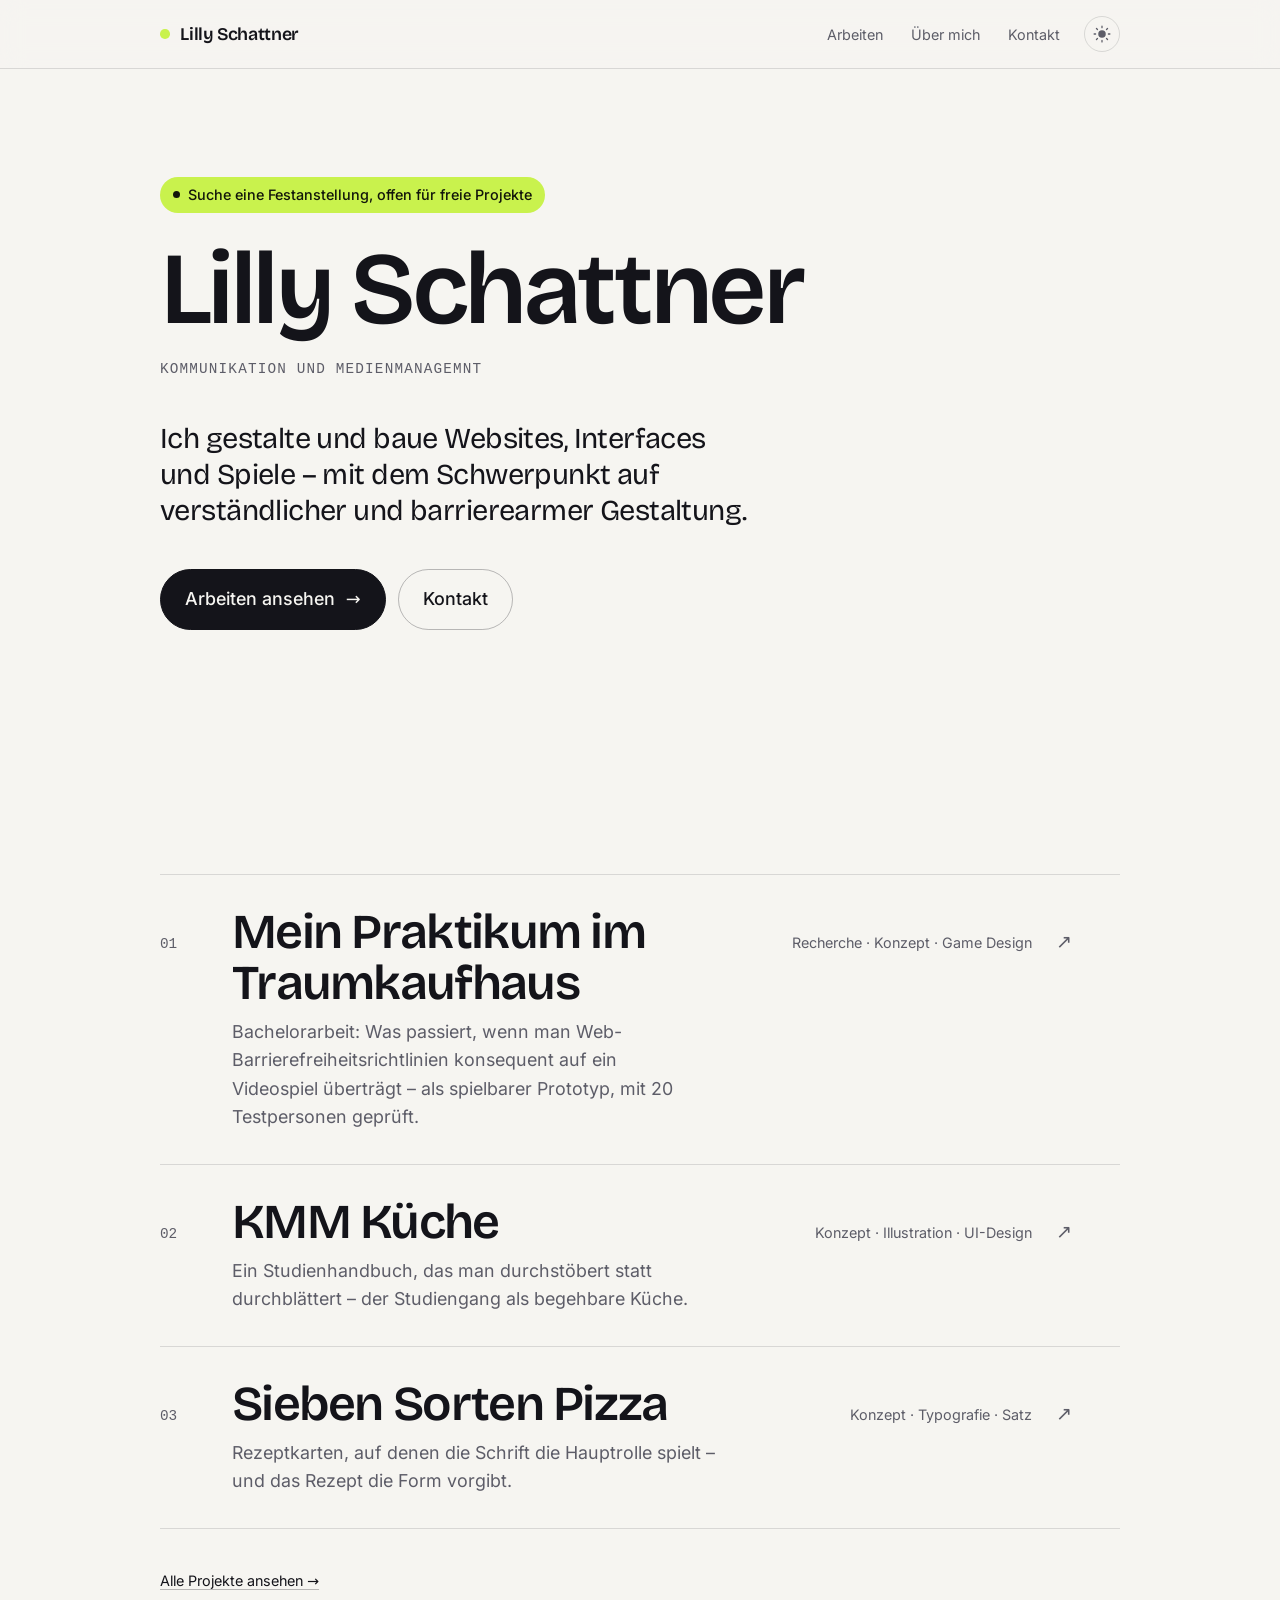
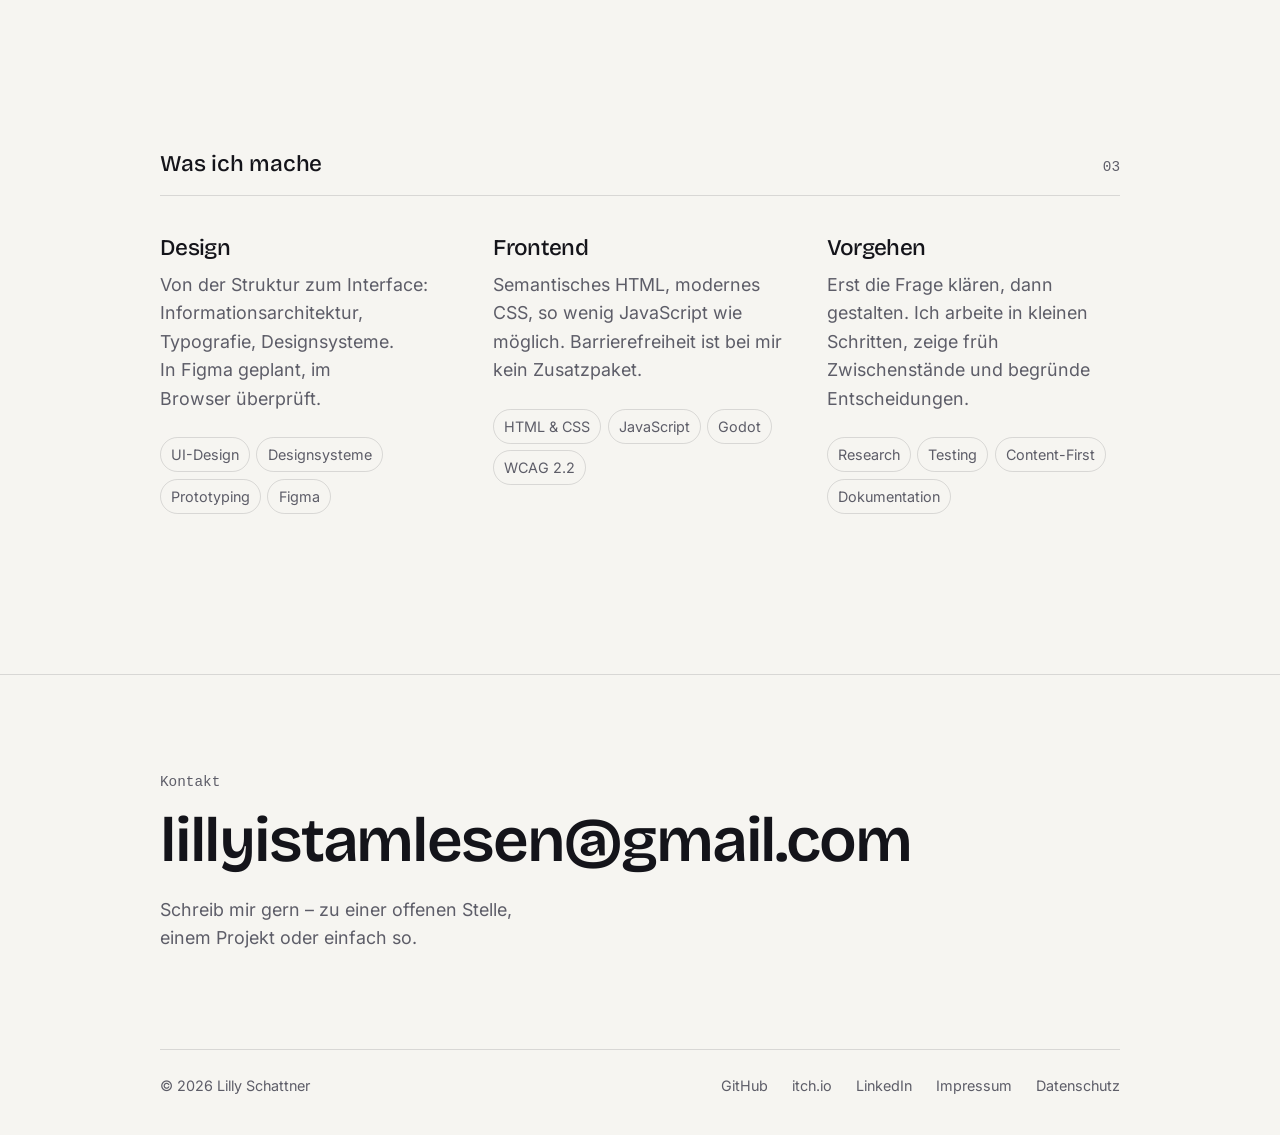
==== commit 80dbce06: "Update index.html" ====
--- a/index.html
+++ b/index.html
@@ -10,7 +10,7 @@
     <meta name="theme-color" content="#f6f5f1" media="(prefers-color-scheme: light)">
     <meta name="theme-color" content="#0b0b0e" media="(prefers-color-scheme: dark)">
 
-    <!-- Vorschau in Slack, WhatsApp, LinkedIn ... -->
+    <!-- Vorschau in Slack ... -->
     <meta property="og:type" content="website">
     <meta property="og:locale" content="de_DE">
     <meta property="og:site_name" content="Lilly Schattner">
@@ -71,14 +71,14 @@
       <section class="hero">
         <div class="wrap">
           <p class="hero__status" data-reveal>
-            <span class="chip chip--accent"><span class="chip__dot"></span>Sucht eine Festanstellung, offen für freie Projekte</span>
+            <span class="chip chip--accent"><span class="chip__dot"></span>Suche eine Festanstellung, offen für freie Projekte</span>
           </p>
 
           <h1 class="hero__name" data-reveal style="--reveal-delay:80ms">Lilly Schattner</h1>
 
           <p class="hero__rolle" data-reveal style="--reveal-delay:160ms">Kommunikation und Medienmanagemnt</p>
 
-          <p class="hero__claim" data-reveal style="--reveal-delay:240ms">Ich gestalte und baue Websites, Interfaces und Spiele – mit dem Anspruch, dass sie möglichst wenige Menschen ausschließen.</p>
+          <p class="hero__claim" data-reveal style="--reveal-delay:240ms">Ich gestalte und baue Websites, Interfaces und Spiele – mit dem Schwerpunkt auf verständlicher und barrierearmer Gestaltung.</p>
 
           <p class="hero__aktionen" data-reveal style="--reveal-delay:320ms">
             <a class="btn" href="projekte/index.html">
@@ -191,7 +191,7 @@
             <ul>
             <li><a href="https://github.com/lost-npc" rel="me noopener" target="_blank">GitHub<span class="sr-only"> (öffnet in neuem Tab)</span></a></li>
             <li><a href="https://lost-npc.itch.io" rel="me noopener" target="_blank">itch.io<span class="sr-only"> (öffnet in neuem Tab)</span></a></li>
-            <li><a href="www.linkedin.com/in/lilly-schattner-aa8631340" rel="me noopener" target="_blank">LinkedIn<span class="sr-only"> (öffnet in neuem Tab)</span></a></li>
+            <li><a href="https://de.linkedin.com/in/lilly-schattner-aa8631340" rel="me noopener" target="_blank">LinkedIn<span class="sr-only"> (öffnet in neuem Tab)</span></a></li>
               <li><a href="impressum.html">Impressum</a></li>
               <li><a href="datenschutz.html">Datenschutz</a></li>
             </ul>
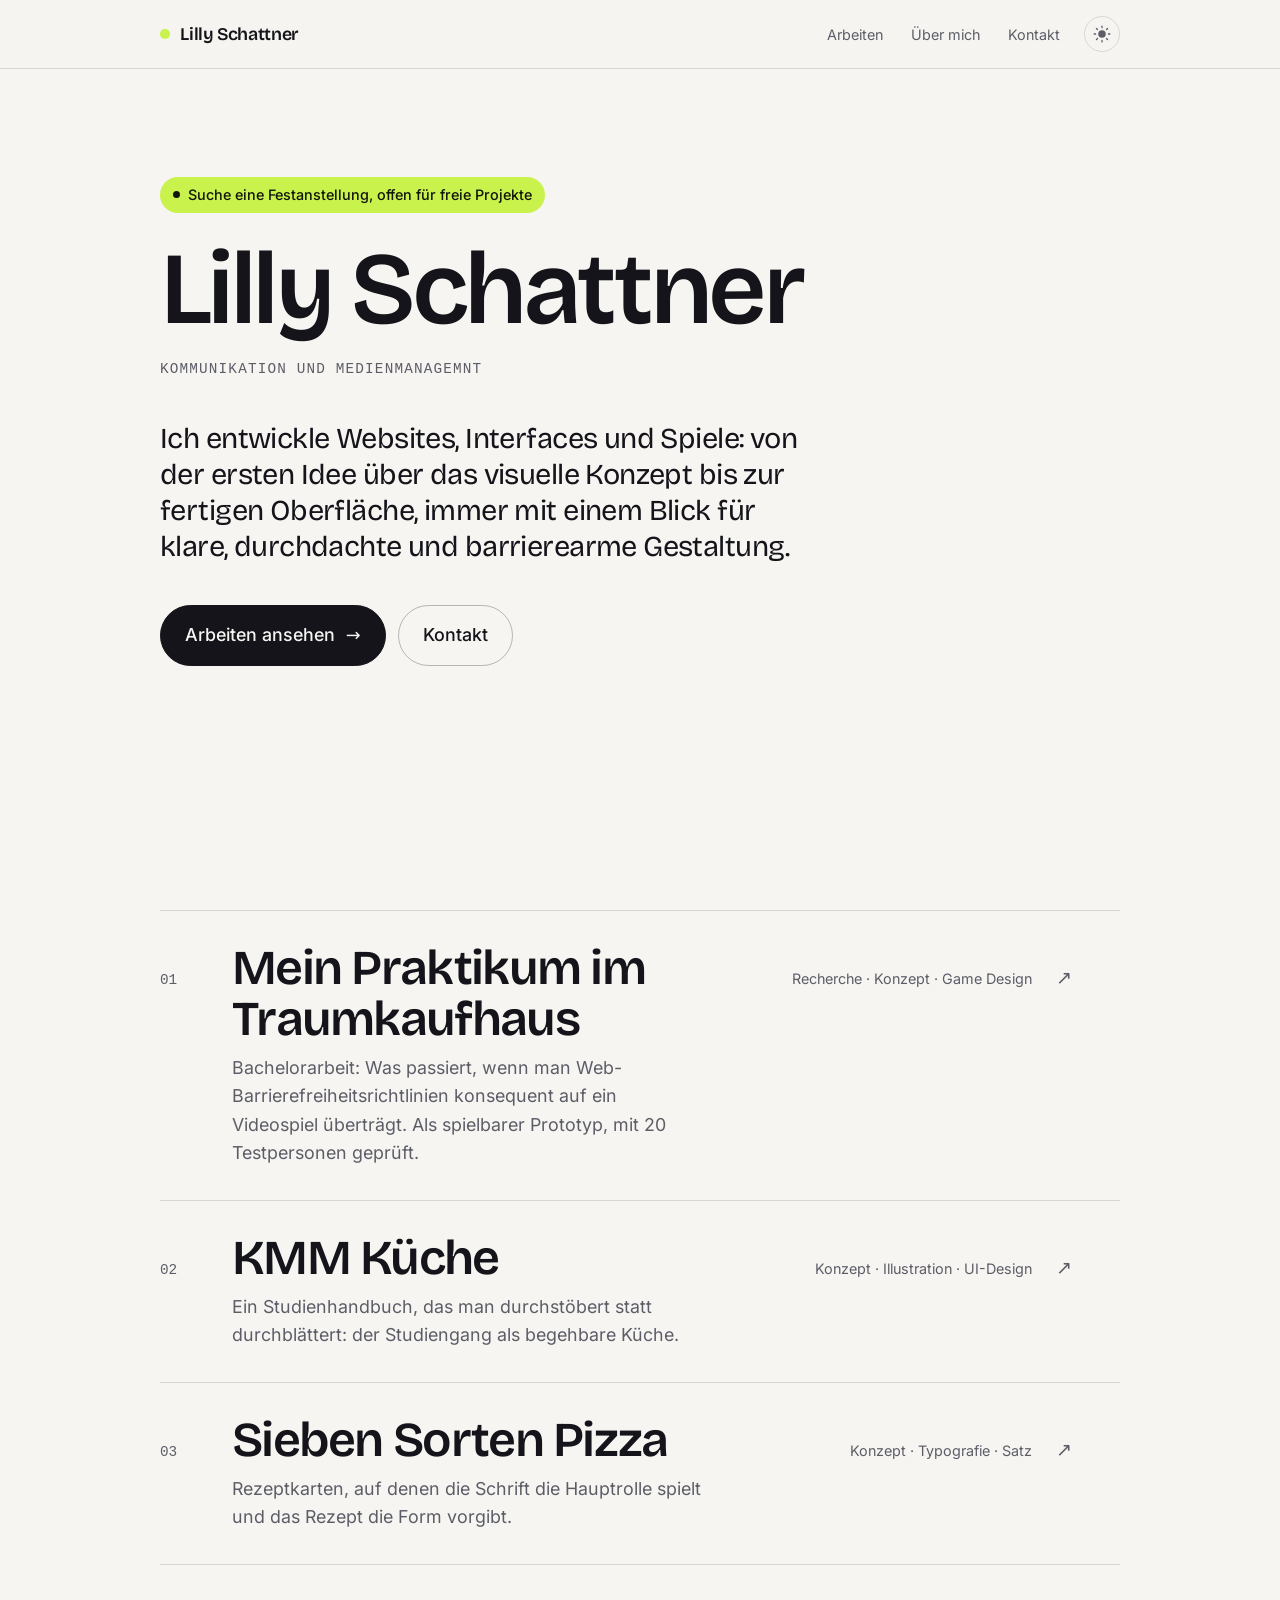
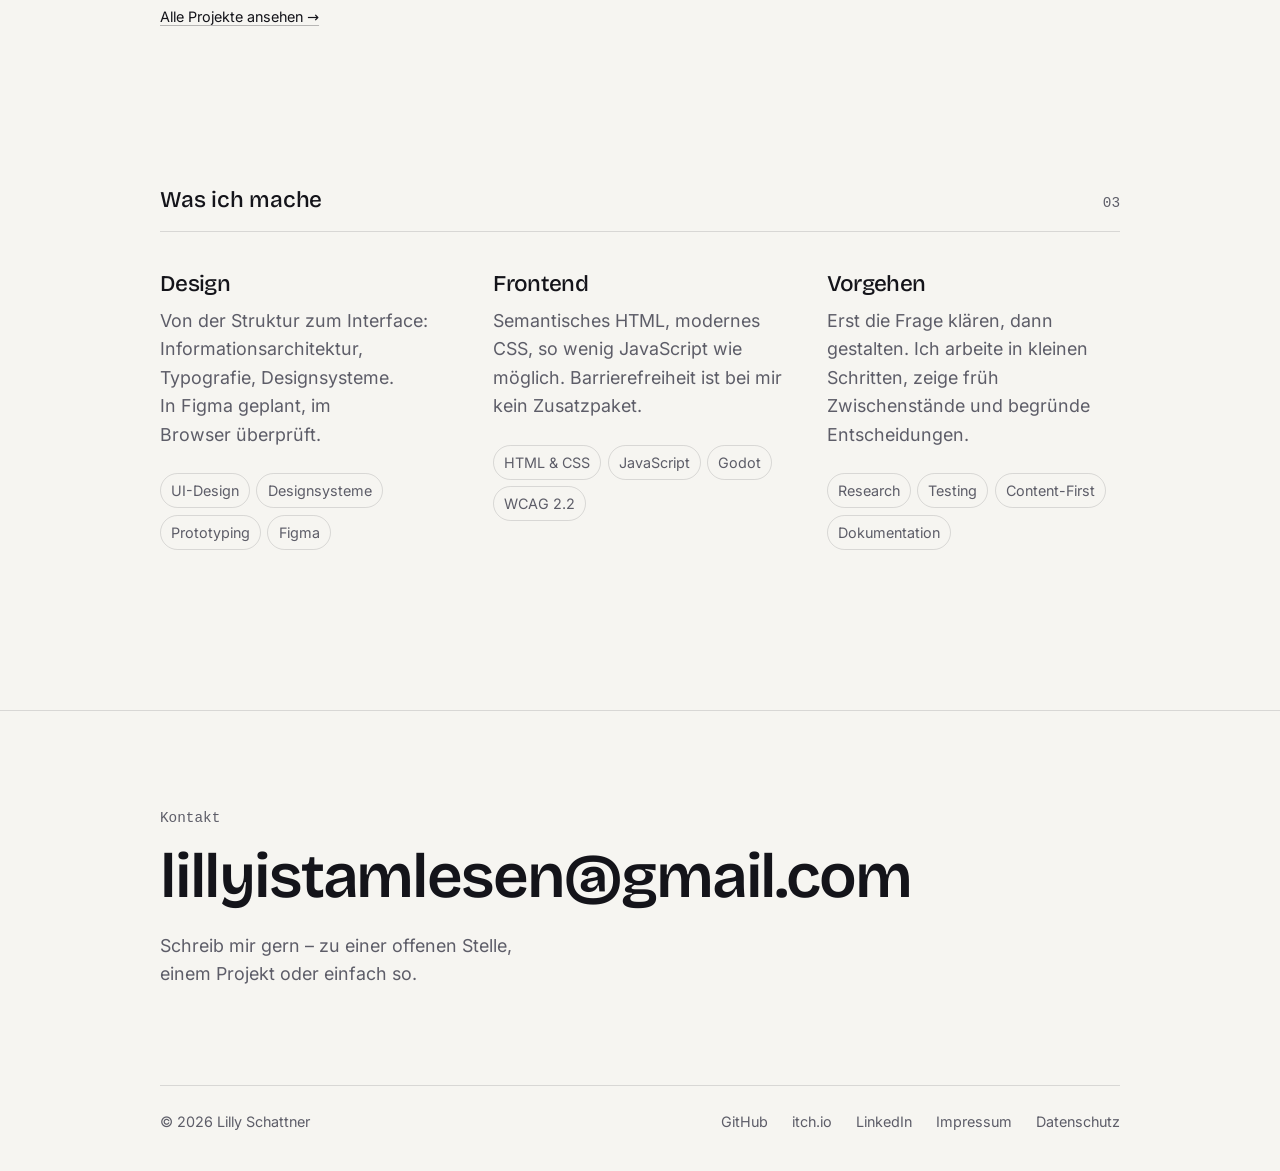
==== commit 1030dc0f: "Update index.html" ====
--- a/index.html
+++ b/index.html
@@ -78,7 +78,7 @@
 
           <p class="hero__rolle" data-reveal style="--reveal-delay:160ms">Kommunikation und Medienmanagemnt</p>
 
-          <p class="hero__claim" data-reveal style="--reveal-delay:240ms">Ich gestalte und baue Websites, Interfaces und Spiele – mit dem Schwerpunkt auf verständlicher und barrierearmer Gestaltung.</p>
+          <p class="hero__claim" data-reveal style="--reveal-delay:240ms">Ich entwickle Websites, Interfaces und Spiele: von der ersten Idee über das visuelle Konzept bis zur fertigen Oberfläche, immer mit einem Blick für klare, durchdachte und barrierearme Gestaltung.</p>
 
           <p class="hero__aktionen" data-reveal style="--reveal-delay:320ms">
             <a class="btn" href="projekte/index.html">
@@ -101,13 +101,13 @@
             <span class="zeile__nr">01</span>
             <span class="zeile__haupt">
               <span class="zeile__titel">Mein Praktikum im Traumkaufhaus</span>
-              <span class="zeile__kurz">Bachelorarbeit: Was passiert, wenn man Web-Barrierefreiheitsrichtlinien konsequent auf ein Videospiel überträgt – als spielbarer Prototyp, mit 20 Testpersonen geprüft.</span>
+              <span class="zeile__kurz">Bachelorarbeit: Was passiert, wenn man Web-Barrierefreiheitsrichtlinien konsequent auf ein Videospiel überträgt. Als spielbarer Prototyp, mit 20 Testpersonen geprüft.</span>
             </span>
             <span class="zeile__meta">Recherche · Konzept · Game Design</span>
             <span class="zeile__pfeil" aria-hidden="true">↗</span>
           </a>
           <div class="zeile__bild">
-            <img src="bilder/projekte/traumkaufhaus.jpg"
+            <img src="bilder/projekte/traumkaufhaus.png"
                  alt="Spielszene im Pixel-Stil: oben die dauerhaft sichtbare Questanzeige mit Fortschritt, unten ein Dialogkasten mit Sprecherangabe"
                  width="1600" height="1200" loading="eager" decoding="async">
           </div>
@@ -117,13 +117,13 @@
             <span class="zeile__nr">02</span>
             <span class="zeile__haupt">
               <span class="zeile__titel">KMM Küche</span>
-              <span class="zeile__kurz">Ein Studienhandbuch, das man durchstöbert statt durchblättert – der Studiengang als begehbare Küche.</span>
+              <span class="zeile__kurz">Ein Studienhandbuch, das man durchstöbert statt durchblättert: der Studiengang als begehbare Küche.</span>
             </span>
             <span class="zeile__meta">Konzept · Illustration · UI-Design</span>
             <span class="zeile__pfeil" aria-hidden="true">↗</span>
           </a>
           <div class="zeile__bild">
-            <img src="bilder/projekte/kmm-kueche.jpg"
+            <img src="bilder/projekte/kmm-kueche.png"
                  alt="Gezeichnete Küche als Website-Oberfläche, darüber ein geöffnetes Fenster mit Modulinhalten"
                  width="1600" height="1200" loading="lazy" decoding="async">
           </div>
@@ -133,13 +133,13 @@
             <span class="zeile__nr">03</span>
             <span class="zeile__haupt">
               <span class="zeile__titel">Sieben Sorten Pizza</span>
-              <span class="zeile__kurz">Rezeptkarten, auf denen die Schrift die Hauptrolle spielt – und das Rezept die Form vorgibt.</span>
+              <span class="zeile__kurz">Rezeptkarten, auf denen die Schrift die Hauptrolle spielt und das Rezept die Form vorgibt.</span>
             </span>
             <span class="zeile__meta">Konzept · Typografie · Satz</span>
             <span class="zeile__pfeil" aria-hidden="true">↗</span>
           </a>
           <div class="zeile__bild">
-            <img src="bilder/projekte/typografie-pizza.jpg"
+            <img src="bilder/projekte/typografie-pizza.png"
                  alt="Rezeptkarte „Pizza Prosciutto“: oben ein Farbfeld mit dem im Kreis gesetzten Titel, unten die Zutaten als Pizzaform gesetzt"
                  width="1600" height="1200" loading="lazy" decoding="async">
           </div>
--- a/css/style.css
+++ b/css/style.css
@@ -1,9 +1,8 @@
 /* ==========================================================================
    PORTFOLIO LILLY SCHATTNER
-   Eine einzige Stylesheet-Datei, in Abschnitte geteilt:
 
      1  Schriften
-     2  Design-Tokens      ← hier änderst du Farben, Größen, Abstände
+     2  Design-Tokens      (Farben, Größen, Abstände)
      3  Reset und Basis
      4  Layout-Hilfen
      5  Bausteine          (Buttons, Chips, Abschnittstitel)
@@ -13,17 +12,11 @@
      9  Projektseite
     10  Über mich, Kontakt, Fehlerseite
     11  Bewegung und Druck
-
-   Regel: Farbwerte und Größen stehen ausschließlich in Abschnitt 2.
-   Wer weiter unten einen Hex-Wert einträgt, bricht das System.
    ========================================================================== */
 
 
 /* ==========================================================================
    1  SCHRIFTEN
-   Lokal ausgeliefert, nicht über das Google-Fonts-CDN. Das ist kein Detail:
-   Beim Einbinden über Google werden IP-Adressen der Besucher in die USA
-   übertragen – dafür gab es Abmahnungen.
    ========================================================================== */
 
 @font-face {
@@ -83,9 +76,7 @@
   --font-body: 'Inter', system-ui, -apple-system, sans-serif;
   --font-mono: ui-monospace, 'SFMono-Regular', 'Menlo', monospace;
 
-  /* --- Schriftgrößen ---
-     Fluid: skaliert stufenlos zwischen kleinem und großem Fenster.
-     Deshalb braucht die Seite fast keine Media Queries. */
+  /* --- Schriftgrößen --- */
   --step--1: clamp(0.83rem, 0.81rem + 0.11vw, 0.9rem);
   --step-0: clamp(1rem, 0.96rem + 0.19vw, 1.125rem);
   --step-1: clamp(1.2rem, 1.13rem + 0.35vw, 1.44rem);
@@ -132,8 +123,7 @@
   --schatten: 0 1px 2px rgb(20 20 26 / 0.05), 0 12px 32px -12px rgb(20 20 26 / 0.18);
 }
 
-/* --- Farben: DUNKEL ---
-   Greift, wenn das System auf Dunkel steht und nichts anderes gewählt wurde. */
+/* --- Farben: DUNKEL ---/
 @media (prefers-color-scheme: dark) {
   :root:not([data-theme='light']) {
     color-scheme: dark;
@@ -221,9 +211,6 @@
   line-height: 1.03;
   letter-spacing: -0.03em;
   text-wrap: balance;
-  /* Deutsche Komposita sind lang. „Datenschutzerklärung“ in Displaygröße
-     ist auf einem 375px-Bildschirm breiter als der Bildschirm – ohne diese
-     zwei Zeilen scrollt die Seite seitlich. Getrennt wird nur im Notfall. */
   overflow-wrap: break-word;
   hyphens: auto;
 }
@@ -239,7 +226,7 @@
   text-underline-offset: 0.22em;
 }
 
-/* Sichtbarer Fokusring. Bitte nie entfernen – ohne ihn ist die Seite
+/* Sichtbarer Fokusring. nie entfernen – ohne ihn ist die Seite
    per Tastatur nicht bedienbar. */
 :focus-visible {
   outline: 2px solid var(--focus);
@@ -1216,8 +1203,6 @@
   }
 }
 
-/* Wer im Betriebssystem „Bewegung reduzieren“ eingestellt hat,
-   bekommt keine Animationen. Das ist keine Kür. */
 @media (prefers-reduced-motion: reduce) {
   html {
     scroll-behavior: auto;
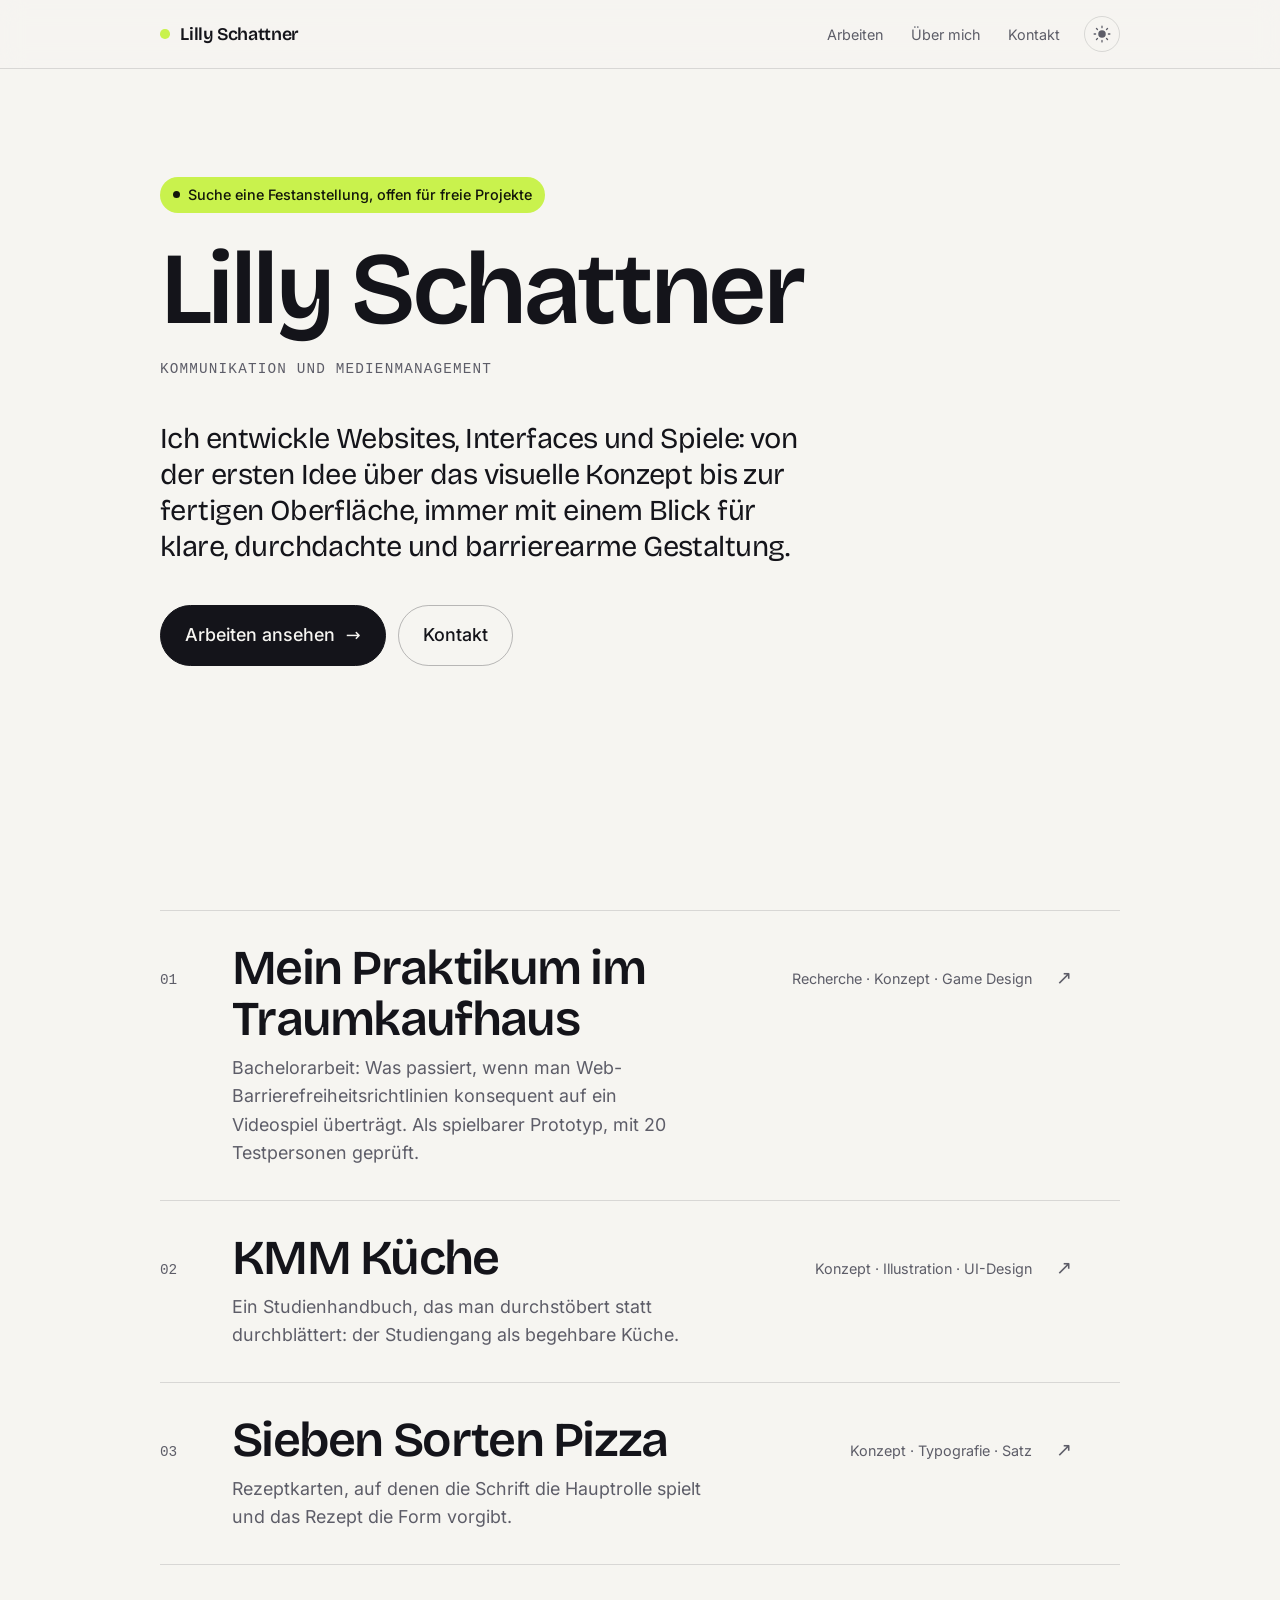
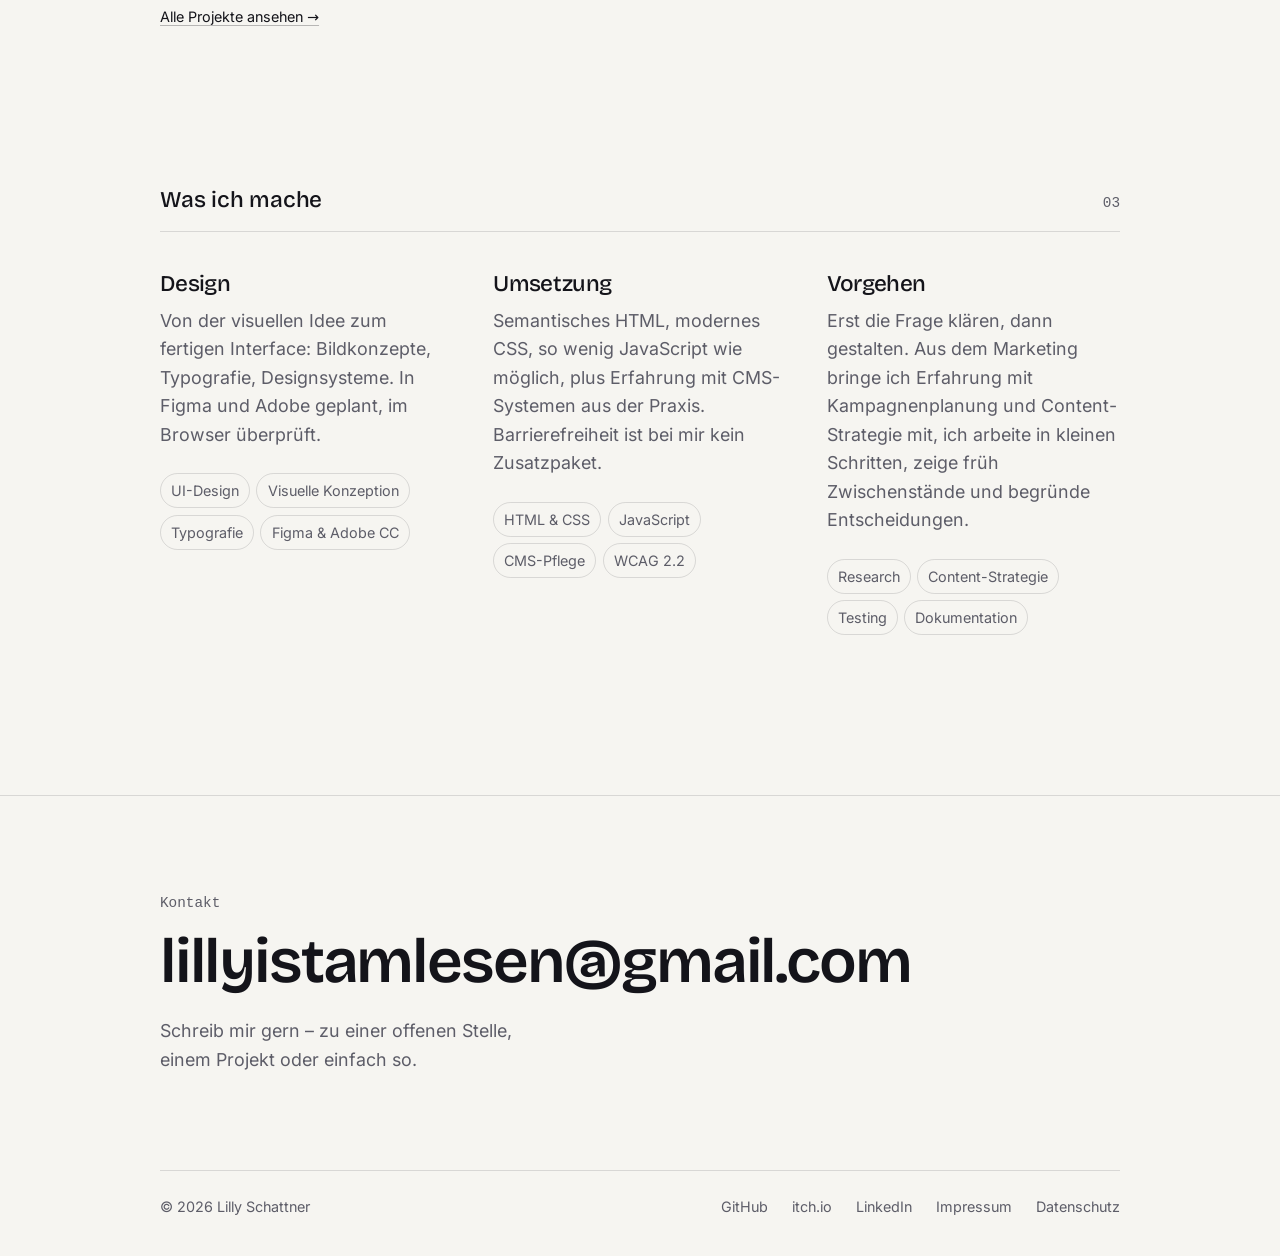
==== commit 809773b0: "Update index.html" ====
--- a/index.html
+++ b/index.html
@@ -76,7 +76,7 @@
 
           <h1 class="hero__name" data-reveal style="--reveal-delay:80ms">Lilly Schattner</h1>
 
-          <p class="hero__rolle" data-reveal style="--reveal-delay:160ms">Kommunikation und Medienmanagemnt</p>
+          <p class="hero__rolle" data-reveal style="--reveal-delay:160ms">Kommunikation und Medienmanagement</p>
 
           <p class="hero__claim" data-reveal style="--reveal-delay:240ms">Ich entwickle Websites, Interfaces und Spiele: von der ersten Idee über das visuelle Konzept bis zur fertigen Oberfläche, immer mit einem Blick für klare, durchdachte und barrierearme Gestaltung.</p>
 
@@ -149,7 +149,7 @@
         <p class="mehr" data-reveal><a href="projekte/index.html">Alle Projekte ansehen →</a></p>
       </section>
 
-      <section class="wrap block">
+<section class="wrap block">
         <div class="abschnitt-titel" data-reveal>
           <h2>Was ich mache</h2>
           <span>03</span>
@@ -158,18 +158,18 @@
         <div class="koennen">
           <article class="feld" data-reveal style="--reveal-delay:0ms">
             <h3>Design</h3>
-            <p>Von der Struktur zum Interface: Informationsarchitektur, Typografie, Designsysteme. In Figma geplant, im Browser überprüft.</p>
-            <ul><li>UI-Design</li><li>Designsysteme</li><li>Prototyping</li><li>Figma</li></ul>
+            <p>Von der visuellen Idee zum fertigen Interface: Bildkonzepte, Typografie, Designsysteme. In Figma und Adobe geplant, im Browser überprüft.</p>
+            <ul><li>UI-Design</li><li>Visuelle Konzeption</li><li>Typografie</li><li>Figma & Adobe CC</li></ul>
           </article>
           <article class="feld" data-reveal style="--reveal-delay:90ms">
-            <h3>Frontend</h3>
-            <p>Semantisches HTML, modernes CSS, so wenig JavaScript wie möglich. Barrierefreiheit ist bei mir kein Zusatzpaket.</p>
-            <ul><li>HTML & CSS</li><li>JavaScript</li><li>Godot</li><li>WCAG 2.2</li></ul>
+            <h3>Umsetzung</h3>
+            <p>Semantisches HTML, modernes CSS, so wenig JavaScript wie möglich, plus Erfahrung mit CMS-Systemen aus der Praxis. Barrierefreiheit ist bei mir kein Zusatzpaket.</p>
+            <ul><li>HTML & CSS</li><li>JavaScript</li><li>CMS-Pflege</li><li>WCAG 2.2</li></ul>
           </article>
           <article class="feld" data-reveal style="--reveal-delay:180ms">
             <h3>Vorgehen</h3>
-            <p>Erst die Frage klären, dann gestalten. Ich arbeite in kleinen Schritten, zeige früh Zwischenstände und begründe Entscheidungen.</p>
-            <ul><li>Research</li><li>Testing</li><li>Content-First</li><li>Dokumentation</li></ul>
+            <p>Erst die Frage klären, dann gestalten. Aus dem Marketing bringe ich Erfahrung mit Kampagnenplanung und Content-Strategie mit, ich arbeite in kleinen Schritten, zeige früh Zwischenstände und begründe Entscheidungen.</p>
+            <ul><li>Research</li><li>Content-Strategie</li><li>Testing</li><li>Dokumentation</li></ul>
           </article>
         </div>
       </section>
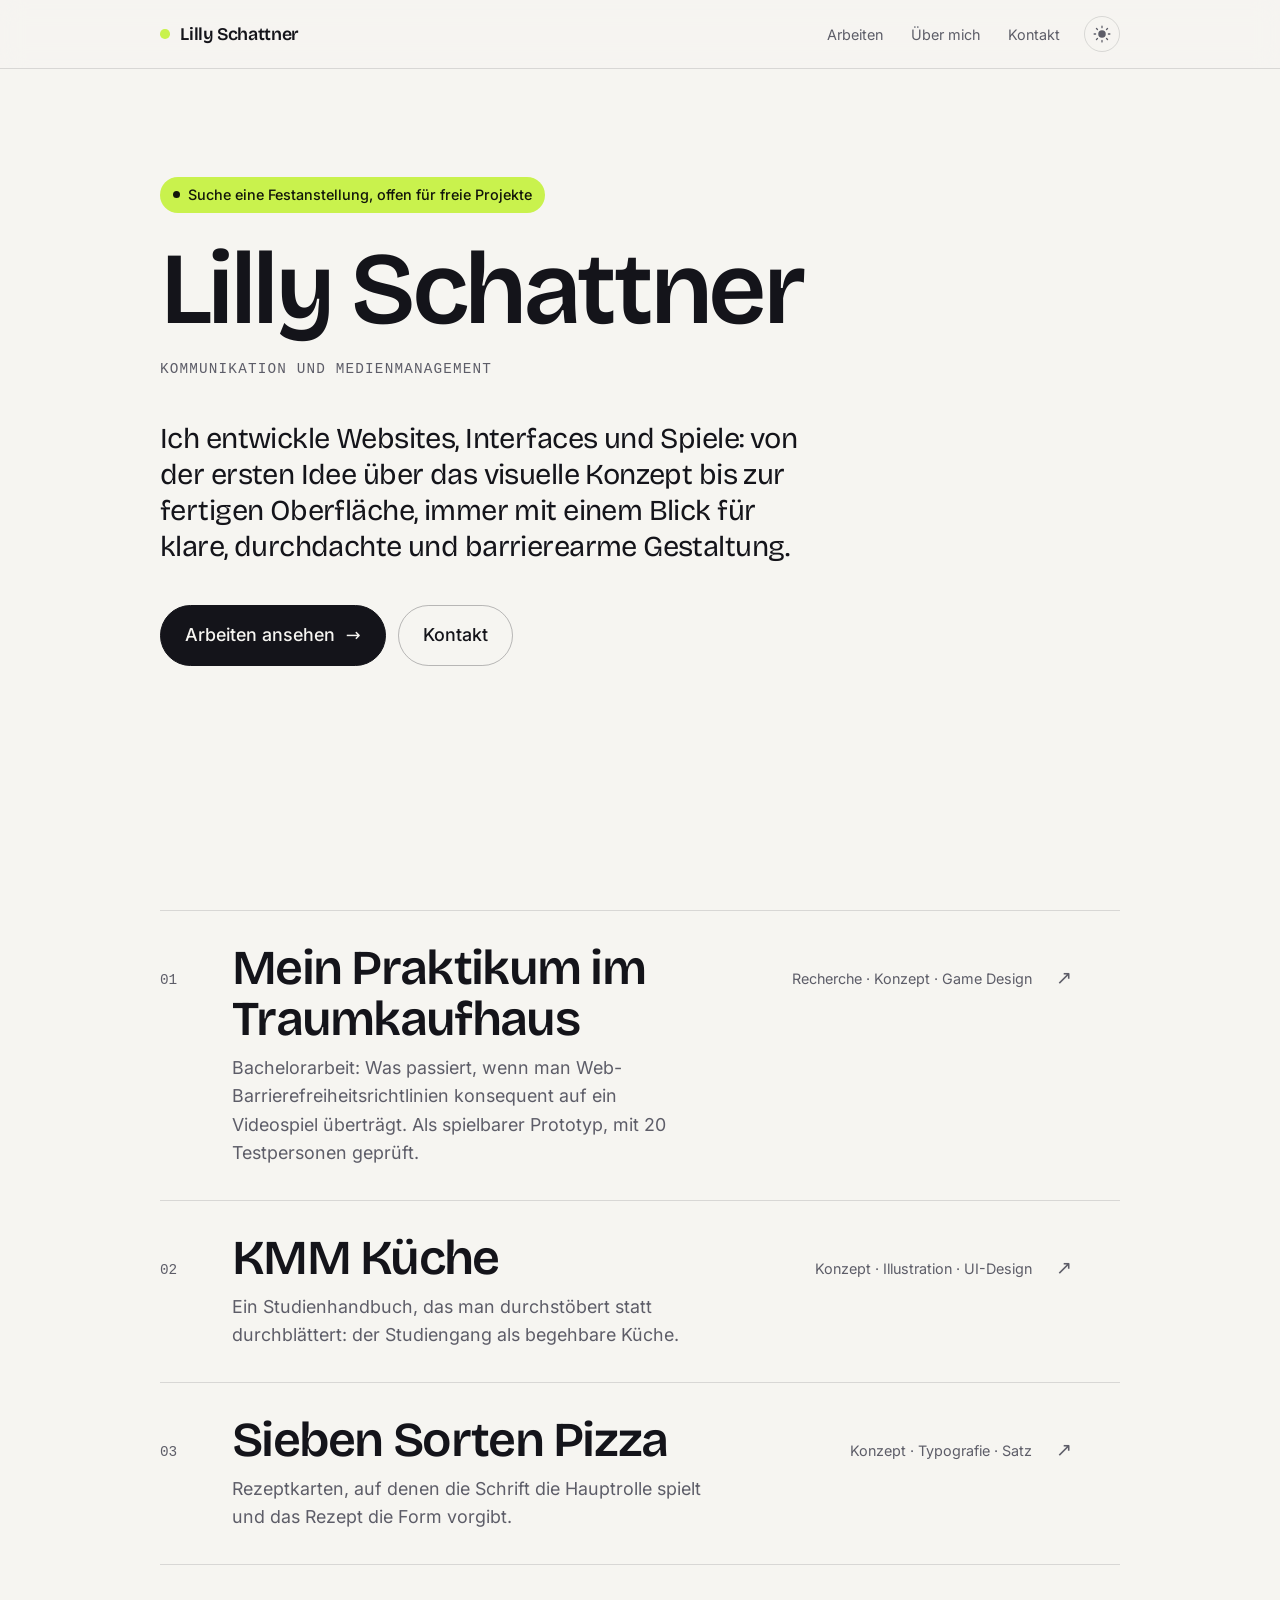
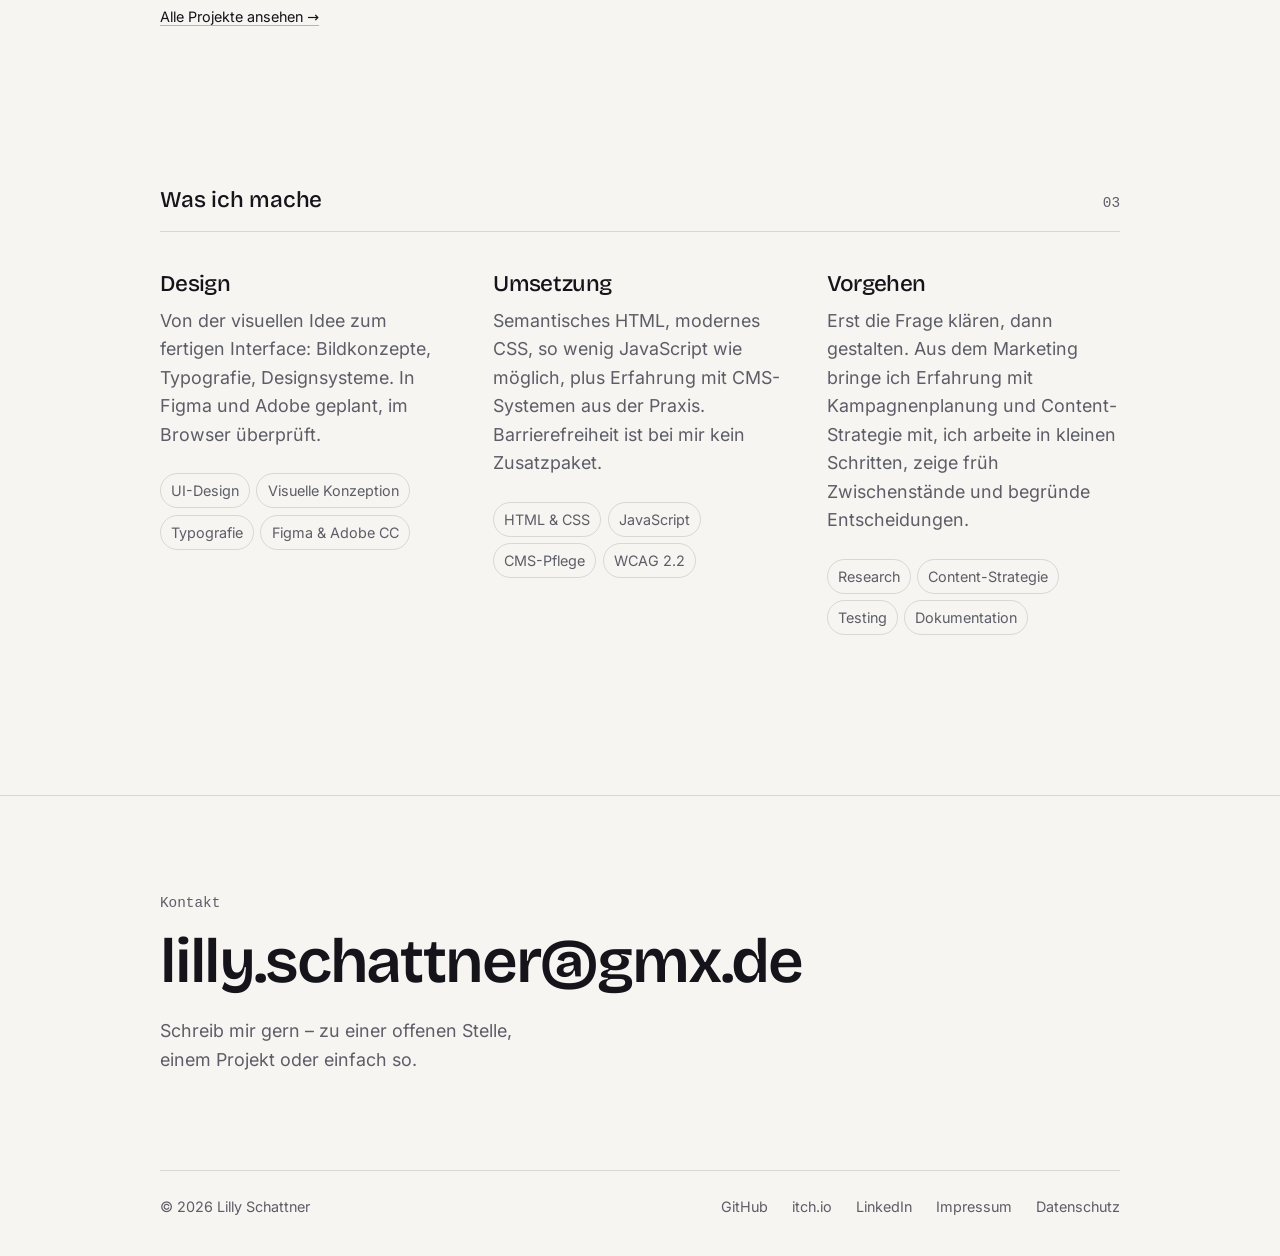
==== commit 7f408535: "Update index.html" ====
--- a/index.html
+++ b/index.html
@@ -179,7 +179,7 @@
       <div class="wrap">
         <div class="cta" data-reveal>
           <p class="cta__label">Kontakt</p>
-          <a class="cta__mail" href="mailto:lillyistamlesen@gmail.com">lillyistamlesen@gmail.com</a>
+          <a class="cta__mail" href="mailto:lilly.schattner@gmx.de">lilly.schattner@gmx.de</a>
           <p class="cta__text">
             Schreib mir gern – zu einer offenen Stelle, einem Projekt oder einfach so.
           </p>
